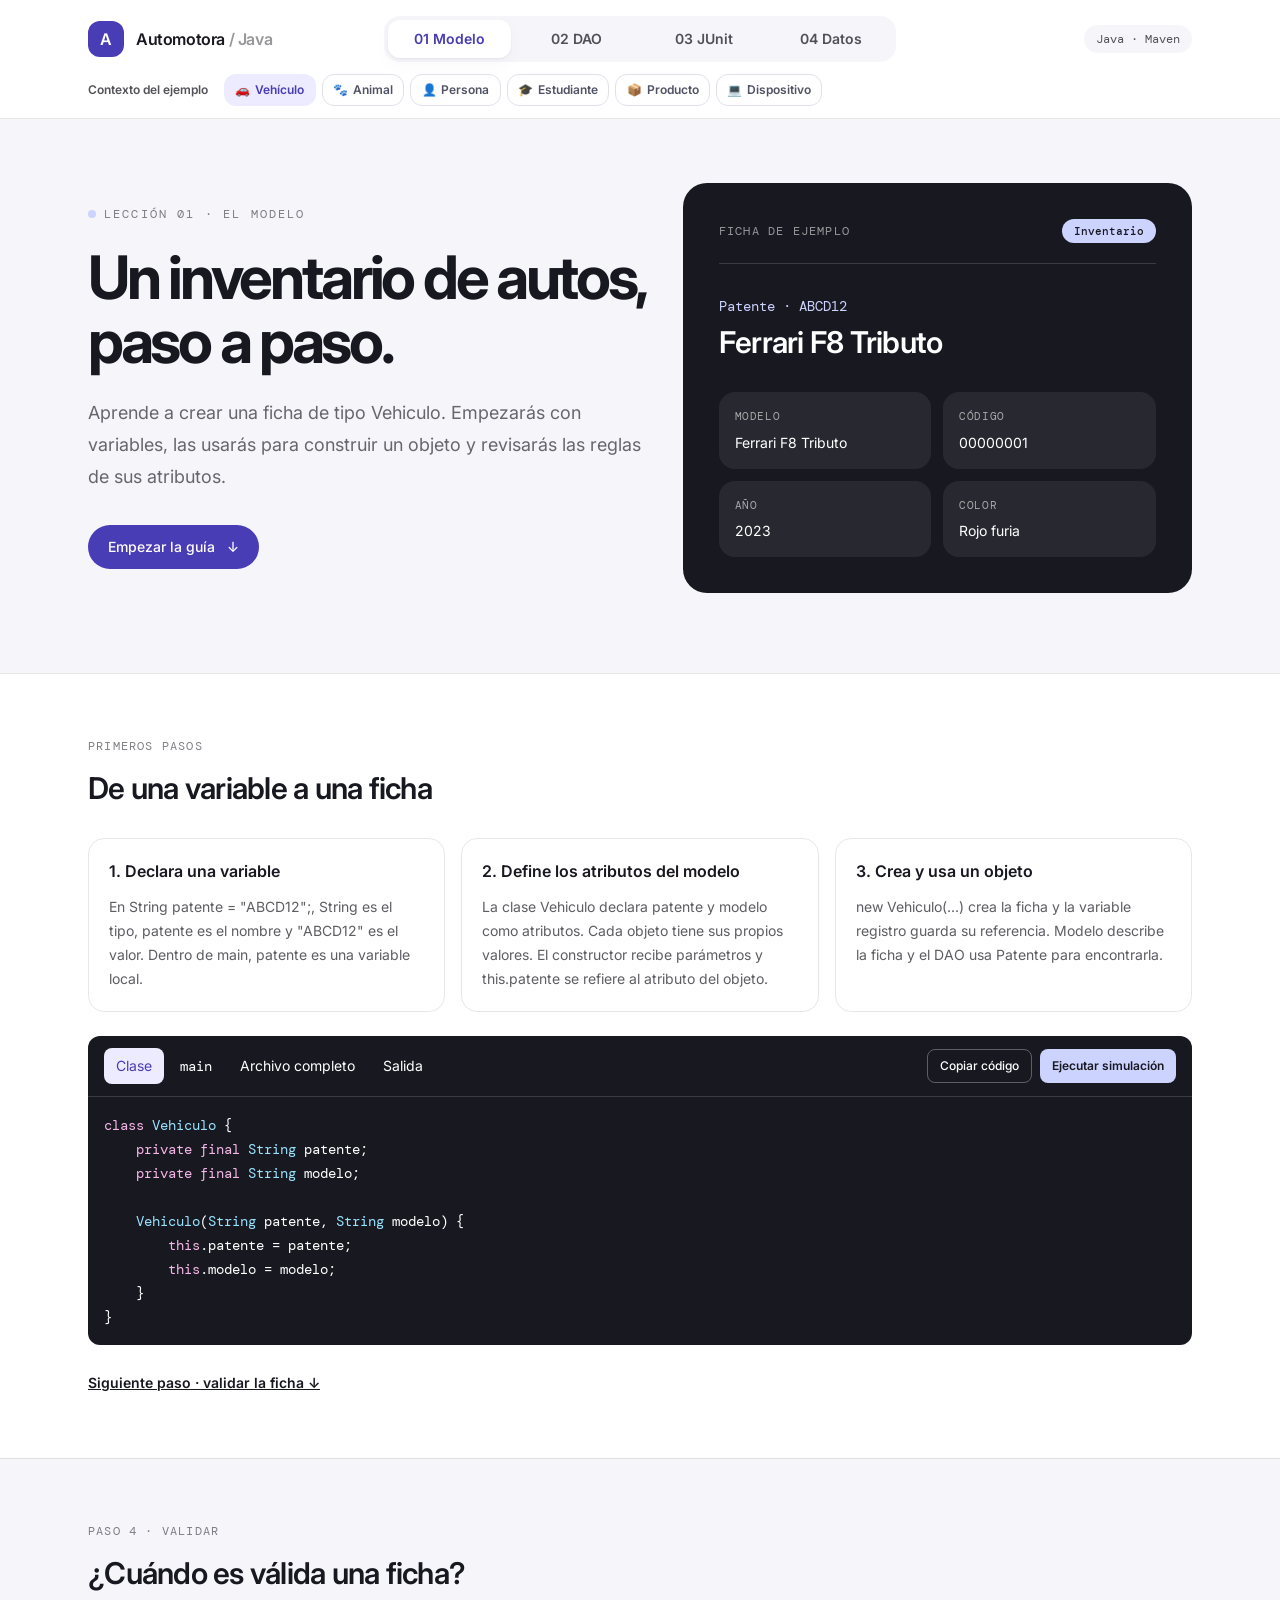
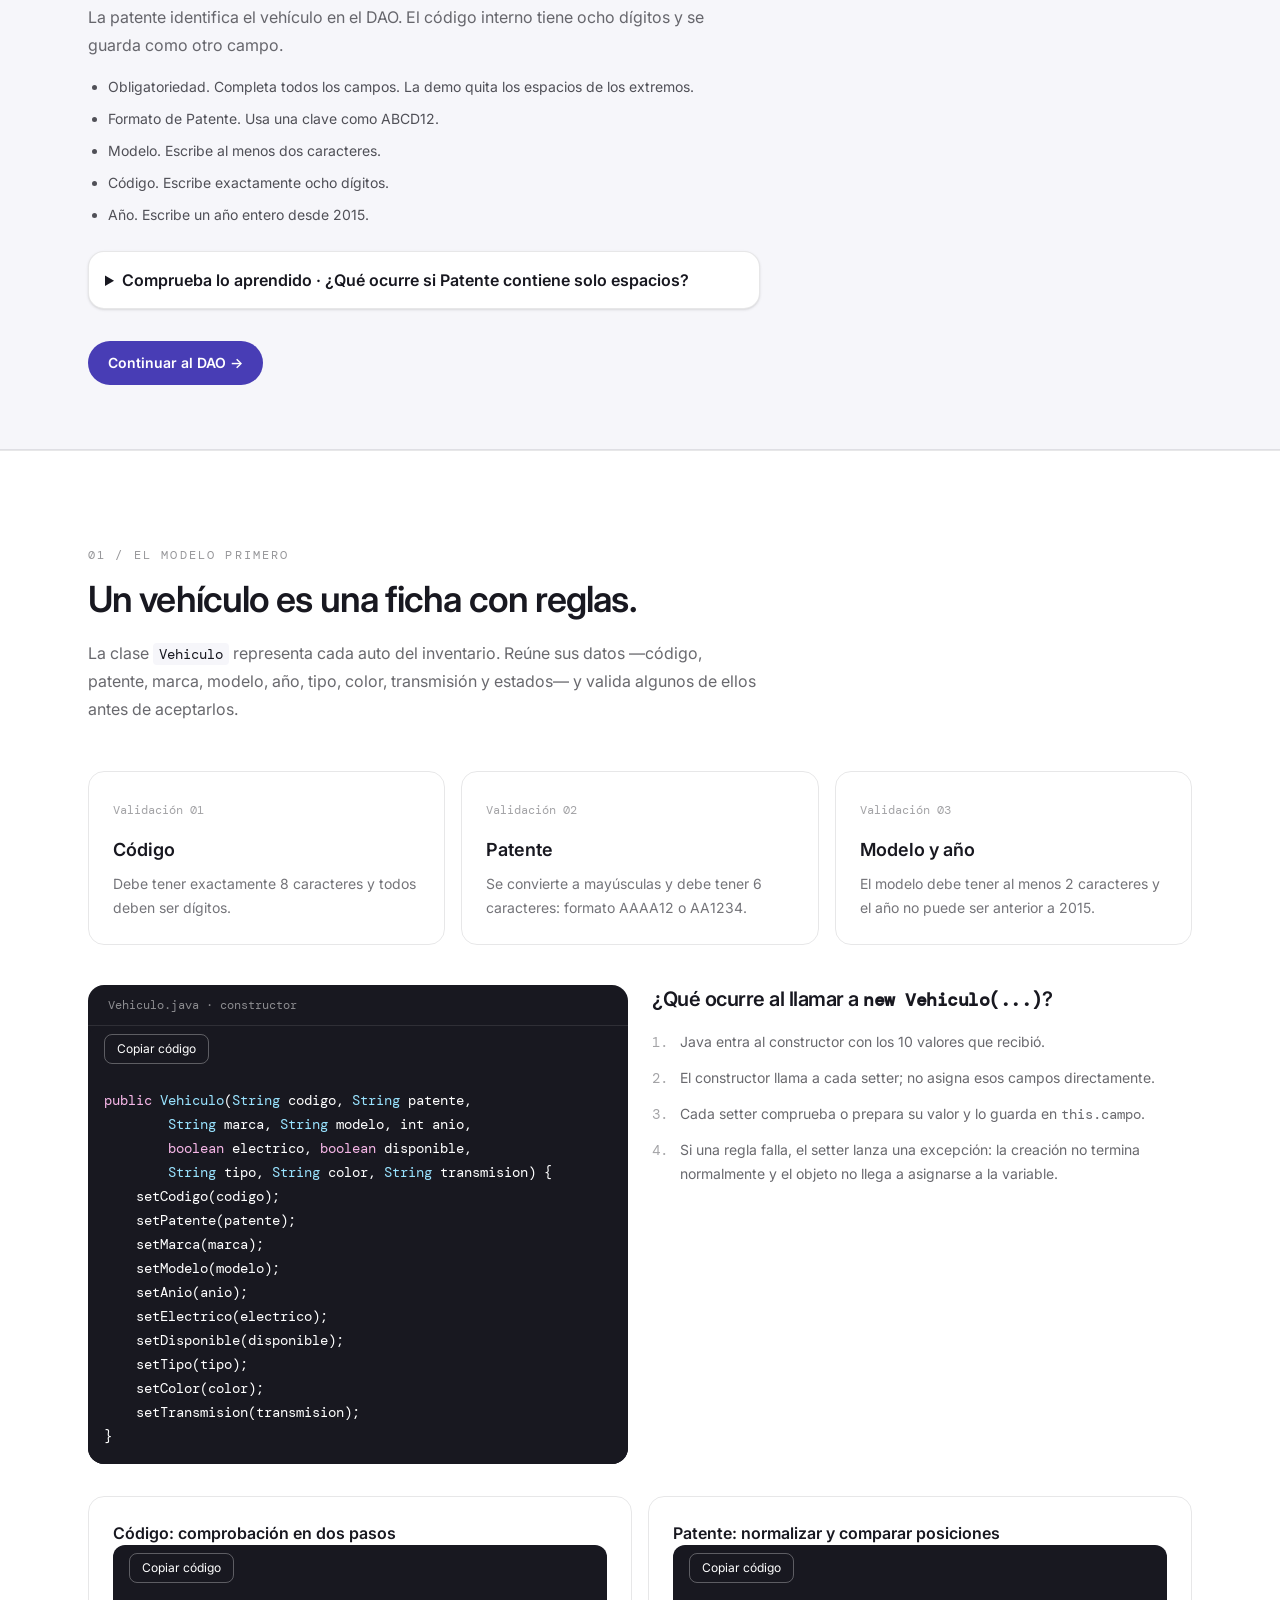
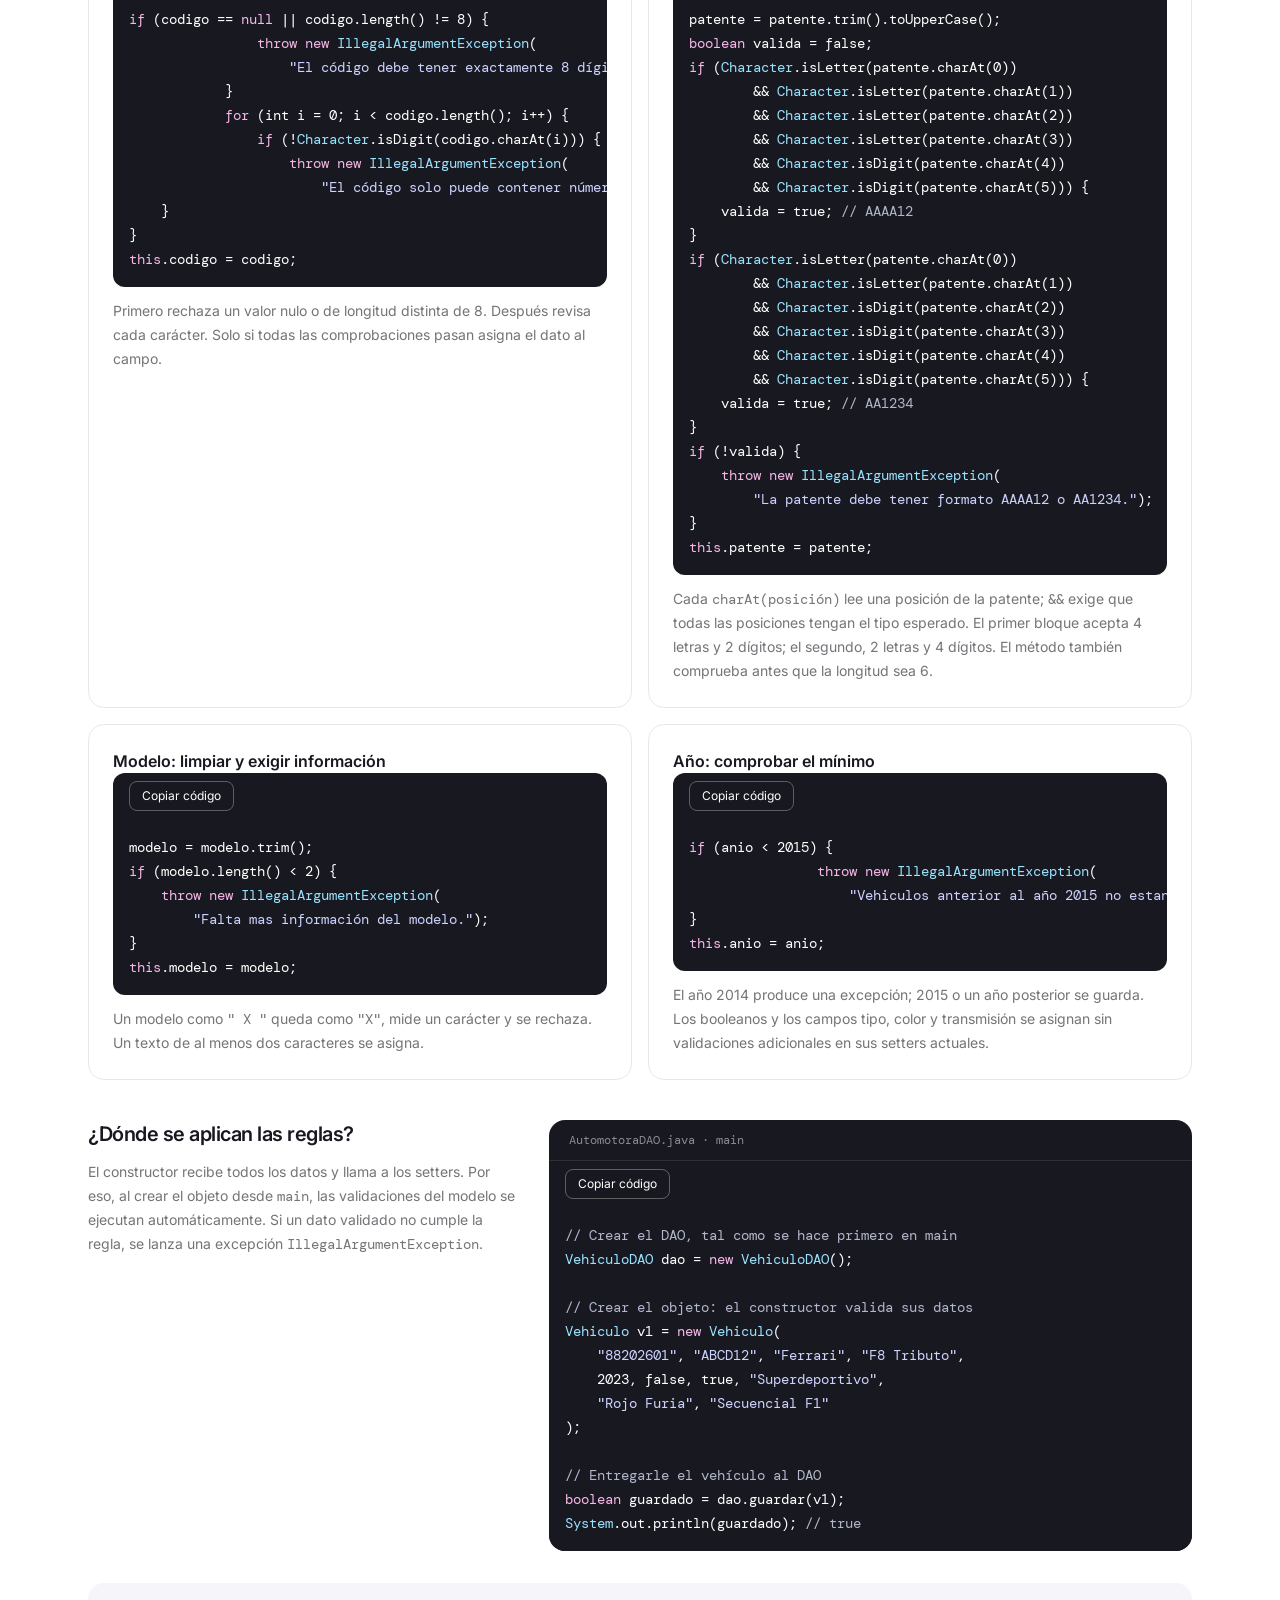
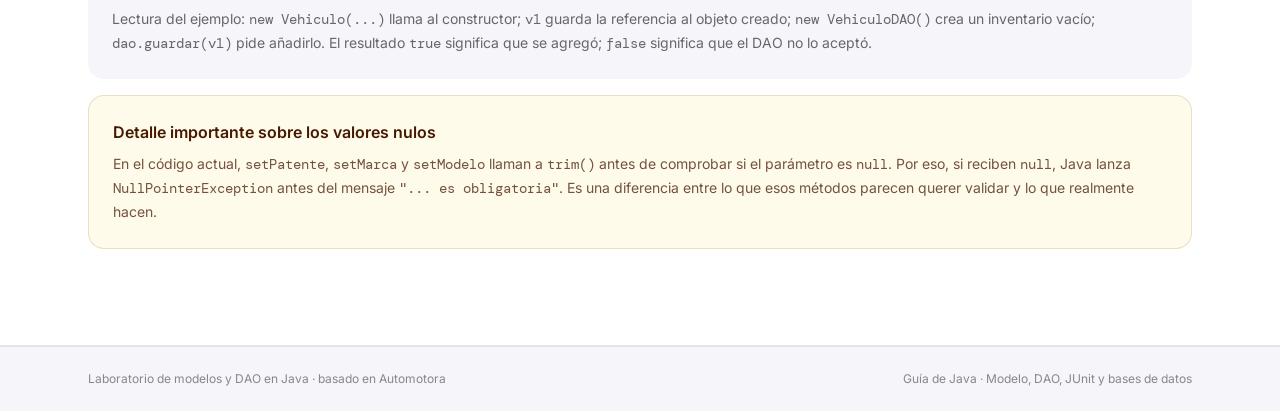
==== _page/index.html @ 502a082e "udate" ====
<!doctype html>
<html lang="es">
<head>
  <meta charset="utf-8">
  <meta name="viewport" content="width=device-width, initial-scale=1">
  <meta name="description" content="Una guía sencilla del proyecto Automotora Java y su implementación con DAO.">
  <title>Modelo · Automotora Java</title>
  <link rel="stylesheet" href="tailwind.css">
  <link rel="stylesheet" href="guia.css">
  <script src="proyectos.js" defer></script>
  <script src="contextos.js" defer></script>
  <link rel="preconnect" href="https://fonts.googleapis.com">
  <link rel="preconnect" href="https://fonts.gstatic.com" crossorigin>
  <link href="https://fonts.googleapis.com/css2?family=DM+Mono:wght@400;500&family=Inter:wght@400;500;600;700;800&display=swap" rel="stylesheet">
</head>
<body data-lesson="modelo" class="bg-paper font-sans text-ink antialiased">
  <header class="guide-header border-b border-ink/10">
    <nav class="guide-nav mx-auto grid max-w-6xl items-center gap-3 px-4 pt-4 sm:px-6" aria-label="Navegación principal">
      <a data-page="index.html" href="index.html" class="flex items-center gap-3 font-semibold tracking-tight">
        <span class="grid h-9 w-9 place-items-center rounded-xl bg-accent text-white" aria-hidden="true">A</span>
        <span><span id="context-brand">Automotora</span> <span class="text-ink/45">/ Java</span></span>
      </a>
      <div class="lesson-links grid gap-1 rounded-2xl bg-paper p-1 text-sm text-ink/75">
        <a id="nav-model" aria-current="page" data-page="index.html" href="index.html">01 Modelo</a>
        <a id="nav-project" data-page="proyecto.html" href="proyecto.html">02 DAO</a>
        <a id="nav-tests" data-page="junit.html" href="junit.html">03 JUnit</a>
        <a id="nav-db" data-page="base-datos.html" href="base-datos.html">04 Datos</a>
      </div>
      <span class="guide-stack rounded-full bg-paper px-3 py-1.5 font-mono text-xs text-ink/75">Java · Maven</span>
    </nav>
    <aside id="selector" class="mx-auto flex max-w-6xl flex-wrap items-center gap-x-4 gap-y-2 px-4 py-3 sm:px-6" aria-label="Contexto de aprendizaje">
      <p class="text-xs font-semibold text-ink/75">Contexto del ejemplo</p>
      <div id="selector-buttons" role="group" aria-label="Ejemplos de dominio"></div>
    </aside>
  </header>

  <main>
    <section class="mx-auto grid max-w-6xl gap-8 px-4 sm:px-6 pb-14 pt-10 sm:pt-16 lg:grid-cols-[1.05fr_0.95fr] lg:items-center lg:pb-20">
      <div>
        <p class="mb-6 flex items-center gap-2 font-mono text-xs uppercase tracking-[0.18em] text-ink/55">
          <span class="h-2 w-2 rounded-full bg-lime"></span>
          Lección 01 · El modelo
        </p>
        <h1 id="context-title" class="max-w-2xl text-4xl font-bold leading-[1.06] tracking-[-0.055em] sm:text-6xl">
          Un inventario de autos, <span class="text-ink/40">paso a paso.</span>
        </h1>
        <p id="context-description" class="mt-6 max-w-xl text-lg leading-8 text-ink/65">
          Primero conocerás el modelo de vehículo, sus validaciones y cómo se crea desde <code class="font-mono text-base">main</code>. Después, veremos cómo el patrón DAO organiza y mejora el acceso al inventario.
        </p>
        <a href="#primeros-pasos" class="mt-8 inline-flex items-center gap-3 rounded-full bg-accent px-5 py-3 text-sm font-medium text-white transition hover:bg-accent/90">
          Empezar la guía <span aria-hidden="true">↓</span>
        </a>
      </div>

      <div class="relative overflow-hidden rounded-3xl bg-ink p-7 text-white sm:p-9">
        <div class="relative">
          <div class="flex items-center justify-between border-b border-white/15 pb-5">
            <span class="font-mono text-xs uppercase tracking-widest text-white/55">Ficha de ejemplo</span>
            <span id="sample-badge" class="rounded-full bg-lime px-3 py-1 font-mono text-[11px] font-medium text-ink">DISPONIBLE</span>
          </div>
          <p id="sample-key" class="mt-8 font-mono text-sm text-lime">ABCD12 · 2023</p>
          <h2 id="sample-name" class="mt-2 text-3xl font-semibold tracking-tight">Ferrari F8 Tributo</h2>
          <div id="sample-fields" class="mt-8 grid grid-cols-2 gap-3">
            <div class="rounded-2xl bg-white/[0.07] p-4">
              <p class="font-mono text-[11px] uppercase tracking-wider text-white/45">Tipo</p>
              <p class="mt-2 text-sm">Superdeportivo</p>
            </div>
            <div class="rounded-2xl bg-white/[0.07] p-4">
              <p class="font-mono text-[11px] uppercase tracking-wider text-white/45">Transmisión</p>
              <p class="mt-2 text-sm">Secuencial F1</p>
            </div>
            <div class="rounded-2xl bg-white/[0.07] p-4">
              <p class="font-mono text-[11px] uppercase tracking-wider text-white/45">Color</p>
              <p class="mt-2 text-sm">Rojo furia</p>
            </div>
            <div class="rounded-2xl bg-white/[0.07] p-4">
              <p class="font-mono text-[11px] uppercase tracking-wider text-white/45">Energía</p>
              <p class="mt-2 text-sm">Combustión</p>
            </div>
          </div>
        </div>
      </div>
    </section>

    <section id="primeros-pasos" class="scroll-mt-8 border-t border-ink/10 bg-white">
      <div class="mx-auto max-w-6xl px-4 sm:px-6 py-16">
        <p class="font-mono text-xs uppercase tracking-widest text-ink/55">Primeros pasos</p>
        <h2 class="mt-4 text-3xl font-semibold tracking-tight">De una variable a una ficha</h2>
        <ol class="mt-8 grid gap-4 lg:grid-cols-3">
          <li class="min-w-0 rounded-2xl border border-ink/10 p-5">
            <h3 class="font-semibold">1. Declara una variable</h3>
            <p id="intro-variable" class="mt-3 text-sm leading-6 text-ink/70"></p>
          </li>
          <li class="min-w-0 rounded-2xl border border-ink/10 p-5">
            <h3 class="font-semibold">2. Define los atributos del modelo</h3>
            <p id="intro-attributes" class="mt-3 text-sm leading-6 text-ink/70"></p>
          </li>
          <li class="min-w-0 rounded-2xl border border-ink/10 p-5">
            <h3 class="font-semibold">3. Crea y usa un objeto</h3>
            <p id="intro-object" class="mt-3 text-sm leading-6 text-ink/70"></p>
          </li>
        </ol>
        <div class="mt-6 overflow-hidden rounded-xl bg-ink text-white">
          <div class="flex flex-wrap items-center justify-between gap-3 border-b border-white/15 px-4 py-3">
            <div id="model-tabs" role="tablist" aria-label="Ejemplo Java" class="flex flex-wrap gap-1">
              <button type="button" id="tab-class" role="tab" aria-controls="model-panel" class="rounded-lg px-3 py-2 text-sm">Clase</button>
              <button type="button" id="tab-main" role="tab" aria-controls="model-panel" class="rounded-lg px-3 py-2 font-mono text-sm">main</button>
              <button type="button" id="tab-full" role="tab" aria-controls="model-panel" class="rounded-lg px-3 py-2 text-sm">Archivo completo</button>
              <button type="button" id="tab-output" role="tab" aria-controls="model-panel" class="rounded-lg px-3 py-2 text-sm">Salida</button>
            </div>
            <div class="flex flex-wrap gap-2">
              <button type="button" id="copy-model-code" class="rounded-lg border border-white/30 px-3 py-2 text-xs font-medium hover:bg-white/10">Copiar código</button>
              <button type="button" id="run-model-code" class="rounded-lg bg-lime px-3 py-2 text-xs font-semibold text-ink">Ejecutar simulación</button>
            </div>
          </div>
          <div id="model-panel" role="tabpanel" tabindex="0">
            <pre id="model-source" class="overflow-x-auto p-4 text-xs leading-6 sm:text-sm"><code id="model-code"></code></pre>
            <div id="model-console" class="space-y-4 p-4 sm:p-6" hidden>
              <p class="font-mono text-xs uppercase tracking-widest text-white/65">Simulación de main</p>
              <ol id="model-trace" class="list-decimal space-y-2 break-words pl-5 text-sm text-white/80"></ol>
              <pre id="model-output" role="status" class="whitespace-pre-wrap break-words rounded-lg bg-white/10 p-4 font-mono text-sm text-lime"></pre>
            </div>
          </div>
        </div>
        <p id="model-copy-status" role="status" class="mt-2 text-xs text-ink/70"></p>
        <a href="#validaciones" class="mt-5 inline-block text-sm font-semibold underline">Siguiente paso · validar la ficha ↓</a>
      </div>
    </section>

    <section id="validaciones" class="scroll-mt-8 border-y border-ink/10 bg-paper">
      <div class="mx-auto max-w-6xl px-4 sm:px-6 py-16">
        <p class="font-mono text-xs uppercase tracking-widest text-ink/55">Paso 4 · Validar</p>
        <h2 class="mt-4 text-3xl font-semibold tracking-tight">¿Cuándo es válida una ficha?</h2>
        <p id="demo-rule" class="mt-3 max-w-2xl leading-7 text-ink/65"></p>
        <ul id="model-rules" class="mt-4 list-disc space-y-2 pl-5 text-sm leading-6 text-ink/75"></ul>
        <details class="mt-6 max-w-2xl rounded-2xl border border-ink/10 bg-white shadow-sm p-4">
          <summary id="model-question" class="cursor-pointer font-semibold"></summary>
          <p id="model-answer" class="mt-3 text-sm leading-6 text-ink/75"></p>
        </details>
        <a data-page="proyecto.html" href="proyecto.html" class="mt-8 inline-flex rounded-full bg-accent px-5 py-3 text-sm font-semibold text-white">Continuar al DAO →</a>
      </div>
    </section>
    <div id="vehicle-guide">

    <section id="modelo" class="scroll-mt-8 border-y border-ink/10 bg-white">
      <div class="mx-auto max-w-6xl px-4 sm:px-6 py-20 sm:py-24">
        <div class="max-w-2xl">
          <p class="font-mono text-xs uppercase tracking-[0.18em] text-ink/45">01 / El modelo primero</p>
          <h2 class="mt-4 text-3xl font-semibold tracking-tight sm:text-4xl">Un vehículo es una ficha con reglas.</h2>
          <p class="mt-5 text-base leading-7 text-ink/65">
            La clase <code class="rounded bg-paper px-1.5 py-0.5 font-mono text-sm text-ink">Vehiculo</code> representa cada auto del inventario. Reúne sus datos —código, patente, marca, modelo, año, tipo, color, transmisión y estados— y valida algunos de ellos antes de aceptarlos.
          </p>
        </div>

        <div class="mt-12 grid gap-4 md:grid-cols-3">
          <article class="rounded-2xl border border-ink/10 p-6">
            <span class="font-mono text-xs text-ink/40">Validación 01</span>
            <h3 class="mt-4 text-lg font-semibold">Código</h3>
            <p class="mt-2 text-sm leading-6 text-ink/60">Debe tener exactamente 8 caracteres y todos deben ser dígitos.</p>
          </article>
          <article class="rounded-2xl border border-ink/10 p-6">
            <span class="font-mono text-xs text-ink/40">Validación 02</span>
            <h3 class="mt-4 text-lg font-semibold">Patente</h3>
            <p class="mt-2 text-sm leading-6 text-ink/60">Se convierte a mayúsculas y debe tener 6 caracteres: formato AAAA12 o AA1234.</p>
          </article>
          <article class="rounded-2xl border border-ink/10 p-6">
            <span class="font-mono text-xs text-ink/40">Validación 03</span>
            <h3 class="mt-4 text-lg font-semibold">Modelo y año</h3>
            <p class="mt-2 text-sm leading-6 text-ink/60">El modelo debe tener al menos 2 caracteres y el año no puede ser anterior a 2015.</p>
          </article>
        </div>

        <div class="mt-10 grid gap-6 lg:grid-cols-2">
          <article class="overflow-hidden rounded-2xl bg-ink text-white">
            <div class="border-b border-white/10 px-5 py-3 font-mono text-xs text-white/50">Vehiculo.java · constructor</div>
            <pre class="overflow-x-auto p-5 text-xs leading-6 sm:text-sm"><code>public Vehiculo(String codigo, String patente,
        String marca, String modelo, int anio,
        boolean electrico, boolean disponible,
        String tipo, String color, String transmision) {
    setCodigo(codigo);
    setPatente(patente);
    setMarca(marca);
    setModelo(modelo);
    setAnio(anio);
    setElectrico(electrico);
    setDisponible(disponible);
    setTipo(tipo);
    setColor(color);
    setTransmision(transmision);
}</code></pre>
          </article>
          <div class="space-y-4">
            <h3 class="text-xl font-semibold tracking-tight">¿Qué ocurre al llamar a <code class="font-mono text-lg">new Vehiculo(...)</code>?</h3>
            <ol class="space-y-3 text-sm leading-6 text-ink/65">
              <li class="flex gap-3"><span class="font-mono text-ink/40">1.</span><span>Java entra al constructor con los 10 valores que recibió.</span></li>
              <li class="flex gap-3"><span class="font-mono text-ink/40">2.</span><span>El constructor llama a cada setter; no asigna esos campos directamente.</span></li>
              <li class="flex gap-3"><span class="font-mono text-ink/40">3.</span><span>Cada setter comprueba o prepara su valor y lo guarda en <code class="font-mono">this.campo</code>.</span></li>
              <li class="flex gap-3"><span class="font-mono text-ink/40">4.</span><span>Si una regla falla, el setter lanza una excepción: la creación no termina normalmente y el objeto no llega a asignarse a la variable.</span></li>
            </ol>
          </div>
        </div>

        <div class="mt-8 grid gap-4 md:grid-cols-2">
          <article class="rounded-2xl border border-ink/10 p-6">
            <h3 class="font-semibold">Código: comprobación en dos pasos</h3>
            <pre class="mt-4 overflow-x-auto rounded-xl bg-paper p-4 font-mono text-xs leading-5"><code>if (codigo == null || codigo.length() != 8) {
                throw new IllegalArgumentException(
                    "El código debe tener exactamente 8 dígitos.");
            }
            for (int i = 0; i &lt; codigo.length(); i++) {
                if (!Character.isDigit(codigo.charAt(i))) {
                    throw new IllegalArgumentException(
                        "El código solo puede contener números.");
    }
}
this.codigo = codigo;</code></pre>
            <p class="mt-3 text-sm leading-6 text-ink/60">Primero rechaza un valor nulo o de longitud distinta de 8. Después revisa cada carácter. Solo si todas las comprobaciones pasan asigna el dato al campo.</p>
          </article>
          <article class="rounded-2xl border border-ink/10 p-6">
            <h3 class="font-semibold">Patente: normalizar y comparar posiciones</h3>
            <pre class="mt-4 overflow-x-auto rounded-xl bg-paper p-4 font-mono text-xs leading-5"><code>patente = patente.trim().toUpperCase();
boolean valida = false;
if (Character.isLetter(patente.charAt(0))
        &amp;&amp; Character.isLetter(patente.charAt(1))
        &amp;&amp; Character.isLetter(patente.charAt(2))
        &amp;&amp; Character.isLetter(patente.charAt(3))
        &amp;&amp; Character.isDigit(patente.charAt(4))
        &amp;&amp; Character.isDigit(patente.charAt(5))) {
    valida = true; // AAAA12
}
if (Character.isLetter(patente.charAt(0))
        &amp;&amp; Character.isLetter(patente.charAt(1))
        &amp;&amp; Character.isDigit(patente.charAt(2))
        &amp;&amp; Character.isDigit(patente.charAt(3))
        &amp;&amp; Character.isDigit(patente.charAt(4))
        &amp;&amp; Character.isDigit(patente.charAt(5))) {
    valida = true; // AA1234
}
if (!valida) {
    throw new IllegalArgumentException(
        "La patente debe tener formato AAAA12 o AA1234.");
}
this.patente = patente;</code></pre>
            <p class="mt-3 text-sm leading-6 text-ink/60">Cada <code class="font-mono">charAt(posición)</code> lee una posición de la patente; <code class="font-mono">&amp;&amp;</code> exige que todas las posiciones tengan el tipo esperado. El primer bloque acepta 4 letras y 2 dígitos; el segundo, 2 letras y 4 dígitos. El método también comprueba antes que la longitud sea 6.</p>
          </article>
          <article class="rounded-2xl border border-ink/10 p-6">
            <h3 class="font-semibold">Modelo: limpiar y exigir información</h3>
            <pre class="mt-4 overflow-x-auto rounded-xl bg-paper p-4 font-mono text-xs leading-5"><code>modelo = modelo.trim();
if (modelo.length() &lt; 2) {
    throw new IllegalArgumentException(
        "Falta mas información del modelo.");
}
this.modelo = modelo;</code></pre>
            <p class="mt-3 text-sm leading-6 text-ink/60">Un modelo como <code class="font-mono">" X "</code> queda como <code class="font-mono">"X"</code>, mide un carácter y se rechaza. Un texto de al menos dos caracteres se asigna.</p>
          </article>
          <article class="rounded-2xl border border-ink/10 p-6">
            <h3 class="font-semibold">Año: comprobar el mínimo</h3>
            <pre class="mt-4 overflow-x-auto rounded-xl bg-paper p-4 font-mono text-xs leading-5"><code>if (anio &lt; 2015) {
                throw new IllegalArgumentException(
                    "Vehiculos anterior al año 2015 no estan permitidos.");
}
this.anio = anio;</code></pre>
            <p class="mt-3 text-sm leading-6 text-ink/60">El año 2014 produce una excepción; 2015 o un año posterior se guarda. Los booleanos y los campos tipo, color y transmisión se asignan sin validaciones adicionales en sus setters actuales.</p>
          </article>
        </div>

        <div class="mt-10 grid gap-8 lg:grid-cols-[0.8fr_1.2fr] lg:items-start">
          <div>
            <h3 class="text-xl font-semibold tracking-tight">¿Dónde se aplican las reglas?</h3>
            <p class="mt-3 text-sm leading-6 text-ink/60">
              El constructor recibe todos los datos y llama a los setters. Por eso, al crear el objeto desde <code class="font-mono">main</code>, las validaciones del modelo se ejecutan automáticamente. Si un dato validado no cumple la regla, se lanza una excepción <code class="font-mono">IllegalArgumentException</code>.
            </p>
          </div>
          <div class="overflow-hidden rounded-2xl bg-ink text-white">
            <div class="border-b border-white/10 px-5 py-3 font-mono text-xs text-white/50">AutomotoraDAO.java · main</div>
            <pre class="overflow-x-auto p-5 text-sm leading-6"><code><span class="text-white/40">// Crear el DAO, tal como se hace primero en main</span>
VehiculoDAO dao = new VehiculoDAO();

<span class="text-white/40">// Crear el objeto: el constructor valida sus datos</span>
Vehiculo v1 = new Vehiculo(
    "88202601", "ABCD12", "Ferrari", "F8 Tributo",
    2023, false, true, "Superdeportivo",
    "Rojo Furia", "Secuencial F1"
);

<span class="text-white/40">// Entregarle el vehículo al DAO</span>
boolean guardado = dao.guardar(v1);
System.out.println(guardado); <span class="text-white/40">// true</span></code></pre>
          </div>
        </div>
        <div class="mt-8 rounded-2xl bg-paper p-6">
          <p class="text-sm leading-6 text-ink/65">
            Lectura del ejemplo: <code class="font-mono">new Vehiculo(...)</code> llama al constructor; <code class="font-mono">v1</code> guarda la referencia al objeto creado; <code class="font-mono">new VehiculoDAO()</code> crea un inventario vacío; <code class="font-mono">dao.guardar(v1)</code> pide añadirlo. El resultado <code class="font-mono">true</code> significa que se agregó; <code class="font-mono">false</code> significa que el DAO no lo aceptó.
          </p>
        </div>
        <div class="mt-4 rounded-2xl border border-amber-900/15 bg-amber-50 p-6">
          <h3 class="font-semibold text-amber-950">Detalle importante sobre los valores nulos</h3>
          <p class="mt-2 text-sm leading-6 text-amber-950/75">
            En el código actual, <code class="font-mono">setPatente</code>, <code class="font-mono">setMarca</code> y <code class="font-mono">setModelo</code> llaman a <code class="font-mono">trim()</code> antes de comprobar si el parámetro es <code class="font-mono">null</code>. Por eso, si reciben <code class="font-mono">null</code>, Java lanza <code class="font-mono">NullPointerException</code> antes del mensaje <code class="font-mono">"... es obligatoria"</code>. Es una diferencia entre lo que esos métodos parecen querer validar y lo que realmente hacen.
          </p>
        </div>
      </div>
    </section>

    </div>
  </main>

  <footer class="border-t border-ink/10">
    <div class="mx-auto flex max-w-6xl flex-col gap-2 px-6 py-6 text-xs text-ink/50 sm:flex-row sm:items-center sm:justify-between">
      <p>Laboratorio de modelos y DAO en Java · basado en Automotora</p>
      <p>Guía de Java · Modelo, DAO, JUnit y bases de datos</p>
    </div>
  </footer>
</body>
</html>
---- _page/guia.css ----
/* Hallmark · pre-emit critique: P4 H4 E4 S4 R4 V4 */
:root {
  --ink: 24 24 32;
  --paper: 246 246 250;
  --highlight: 205 211 255;
  --accent: 72 61 181;
  --surface: #fff;
  --line: #e1e1eb;
  --muted: #515264;
  --soft-accent: #edebff;
  --shadow: 0 1px 2px #1818200f, 0 6px 18px #18182008;
  --syntax-comment: #b1b7cc;
  --syntax-keyword: #f7b7e8;
  --syntax-type: #99e3ff;
  --editor-comment: #5c6579;
  --editor-keyword: #702c95;
  --editor-string: #326725;
  --editor-type: #195082;
}

[hidden] { display: none !important; }
html, body { overflow-x: clip; }
body { margin: 0; background: rgb(var(--paper)); color: rgb(var(--ink)); }
h1, h2, h3 { min-width: 0; overflow-wrap: anywhere; }
main section[id], main details[id], main h2[id] { scroll-margin-top: 1rem; }
main :where(pre, form, article, section) { min-width: 0; }
main :where(pre) { max-width: 100%; }
:where(a, button, input, summary):focus-visible {
  outline: 2px solid rgb(var(--accent));
  outline-offset: 3px;
}

.guide-header { background: var(--surface); }
.guide-nav { grid-template-columns: minmax(0, 1fr) auto; }
.lesson-links {
  grid-column: 1 / -1;
  grid-row: 2;
  grid-template-columns: repeat(4, minmax(0, 1fr));
}
.lesson-links a {
  border-radius: .75rem;
  padding: .55rem .2rem;
  text-align: center;
  white-space: nowrap;
  font-weight: 600;
}
.lesson-links a:hover { background: var(--soft-accent); }
.lesson-links a[aria-current="page"] {
  background: var(--surface);
  color: rgb(var(--accent));
  box-shadow: var(--shadow);
}
.guide-stack { grid-column: 2; grid-row: 1; white-space: nowrap; }
@media (min-width: 760px) {
  .guide-nav { grid-template-columns: minmax(0, 1fr) minmax(24rem, 32rem) minmax(0, 1fr); }
  .lesson-links { grid-column: 2; grid-row: 1; }
  .guide-stack { grid-column: 3; justify-self: end; }
}
@media (max-width: 359px) {
  .lesson-links a { font-size: .75rem; }
}

#selector-buttons { display: flex; flex-wrap: wrap; gap: .375rem; }
#selector button, .jump-link {
  display: inline-flex;
  align-items: center;
  gap: .3rem;
  min-height: 2rem;
  padding: .25rem .65rem;
  border-radius: .75rem;
  border: 1px solid var(--line);
  background: var(--surface);
  color: var(--muted);
  font-size: .75rem;
  font-weight: 600;
  white-space: nowrap;
  cursor: pointer;
}
#selector button:hover, .jump-link:hover { background: rgb(var(--paper)); }
#selector button[aria-pressed="true"], #model-tabs [aria-selected="true"] {
  background: var(--soft-accent);
  color: rgb(var(--accent));
  border-color: transparent;
}

.assertion-card h3 { font-size: 1rem; }
.assertion-items li { padding-block: .8rem; overflow-wrap: anywhere; }
.assertion-items li + li { border-top: 1px solid var(--line); }
.assertion-items code {
  border-radius: .35rem;
  padding: .1em .25em;
  background: var(--soft-accent);
  color: rgb(var(--accent));
  font-size: .9em;
}
main button:not(:disabled):hover { filter: brightness(.95); }
main input[type="checkbox"] { accent-color: rgb(var(--accent)); }
main input:not([type="checkbox"]) { background: var(--surface); }

.ide {
  display: grid;
  grid-template-columns: minmax(13rem, 28%) minmax(0, 1fr);
  border: 1px solid var(--line);
  border-radius: 1rem;
  overflow: hidden;
  background: var(--surface);
  color: rgb(var(--ink));
  box-shadow: var(--shadow);
}
.ide-tree { border-right: 1px solid var(--line); min-width: 0; }
.ide-heading, .ide-tab {
  background: rgb(var(--paper));
  border-bottom: 1px solid var(--line);
  padding: .75rem;
  font-size: .8rem;
  font-weight: 600;
  overflow-wrap: anywhere;
}
#project-files { max-height: 36rem; overflow: auto; padding: .5rem; font-size: .82rem; }
#project-files summary, #project-files button { cursor: pointer; white-space: nowrap; }
#project-files details > :not(summary) { margin-left: .85rem; }
#project-files button { display: block; padding: .25rem .45rem; border-radius: .5rem; text-align: left; }
#project-files button[aria-pressed="true"] { background: var(--soft-accent); color: rgb(var(--accent)); }
.ide-source { display: flex; max-height: 36rem; overflow: auto; line-height: 1.5rem; font-size: .8rem; }
.ide-source pre { margin: 0; padding: .5rem .75rem; max-width: none; }
.ide-gutter {
  position: sticky;
  left: 0;
  flex-shrink: 0;
  background: rgb(var(--paper));
  color: var(--muted);
  border-right: 1px solid var(--line);
  text-align: right;
  user-select: none;
}
.ide .java-comment { color: var(--editor-comment); }
.ide .java-keyword { color: var(--editor-keyword); }
.ide .java-string { color: var(--editor-string); }
.ide .java-type { color: var(--editor-type); }
@media (max-width: 700px) {
  .ide { grid-template-columns: minmax(0, 1fr); }
  .ide-tree { border-right: 0; border-bottom: 1px solid var(--line); }
  #project-files { max-height: 15rem; }
}
#sample-key { overflow-wrap: anywhere; }
.java-comment { color: var(--syntax-comment); }
.java-keyword { color: var(--syntax-keyword); }
.java-string { color: rgb(var(--highlight)); }
.java-type { color: var(--syntax-type); }
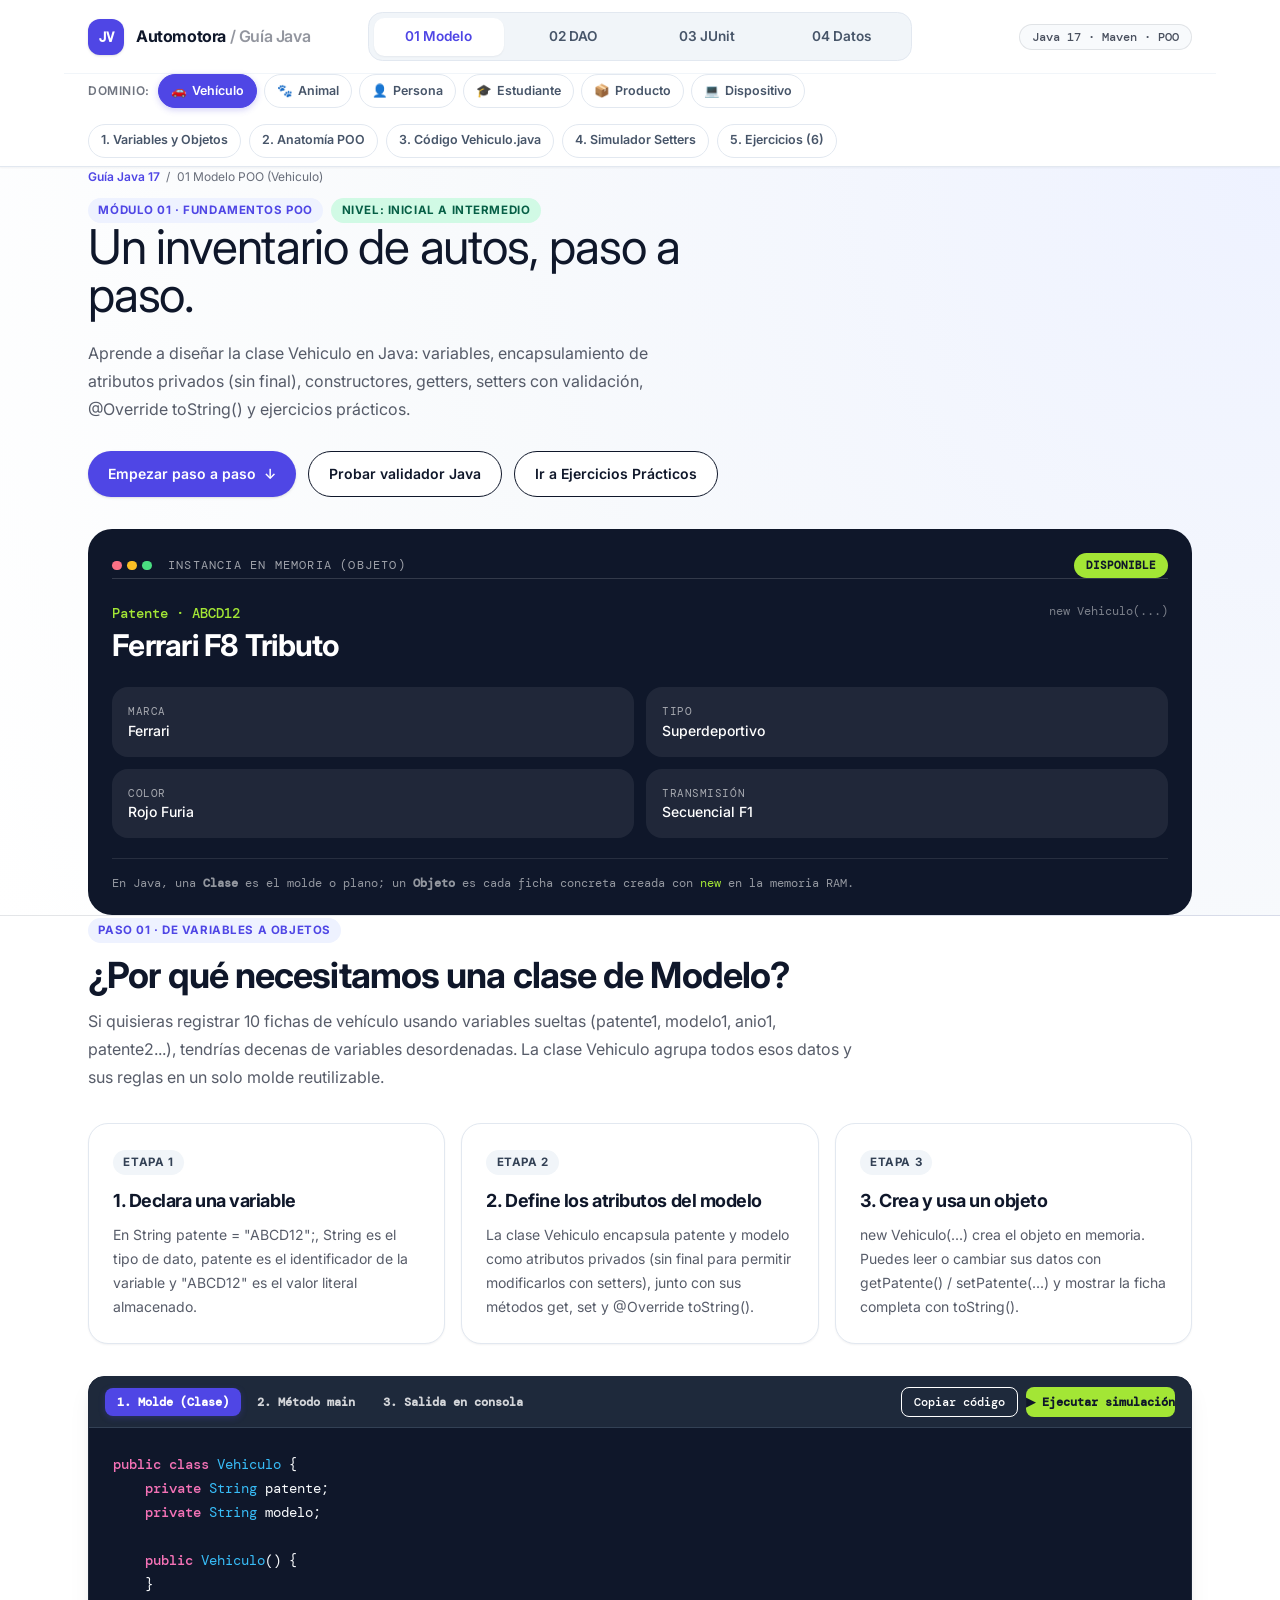
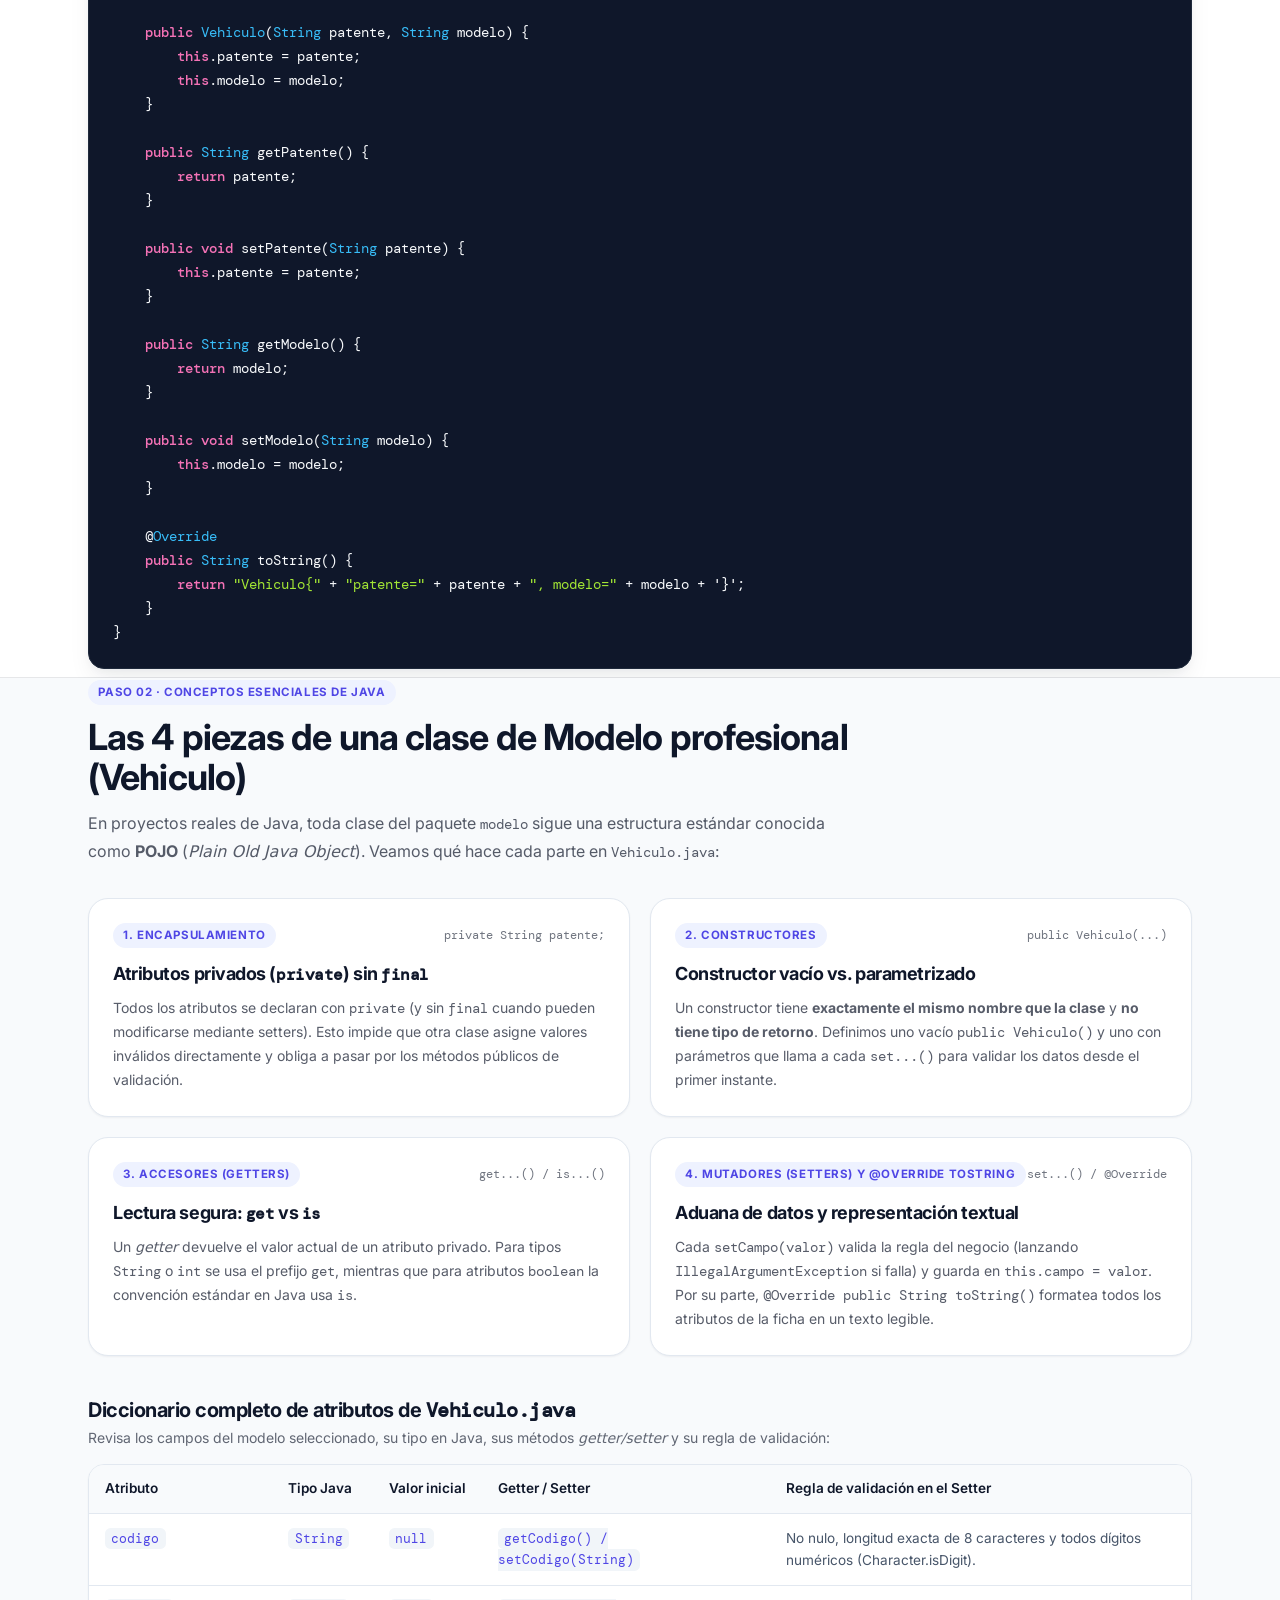
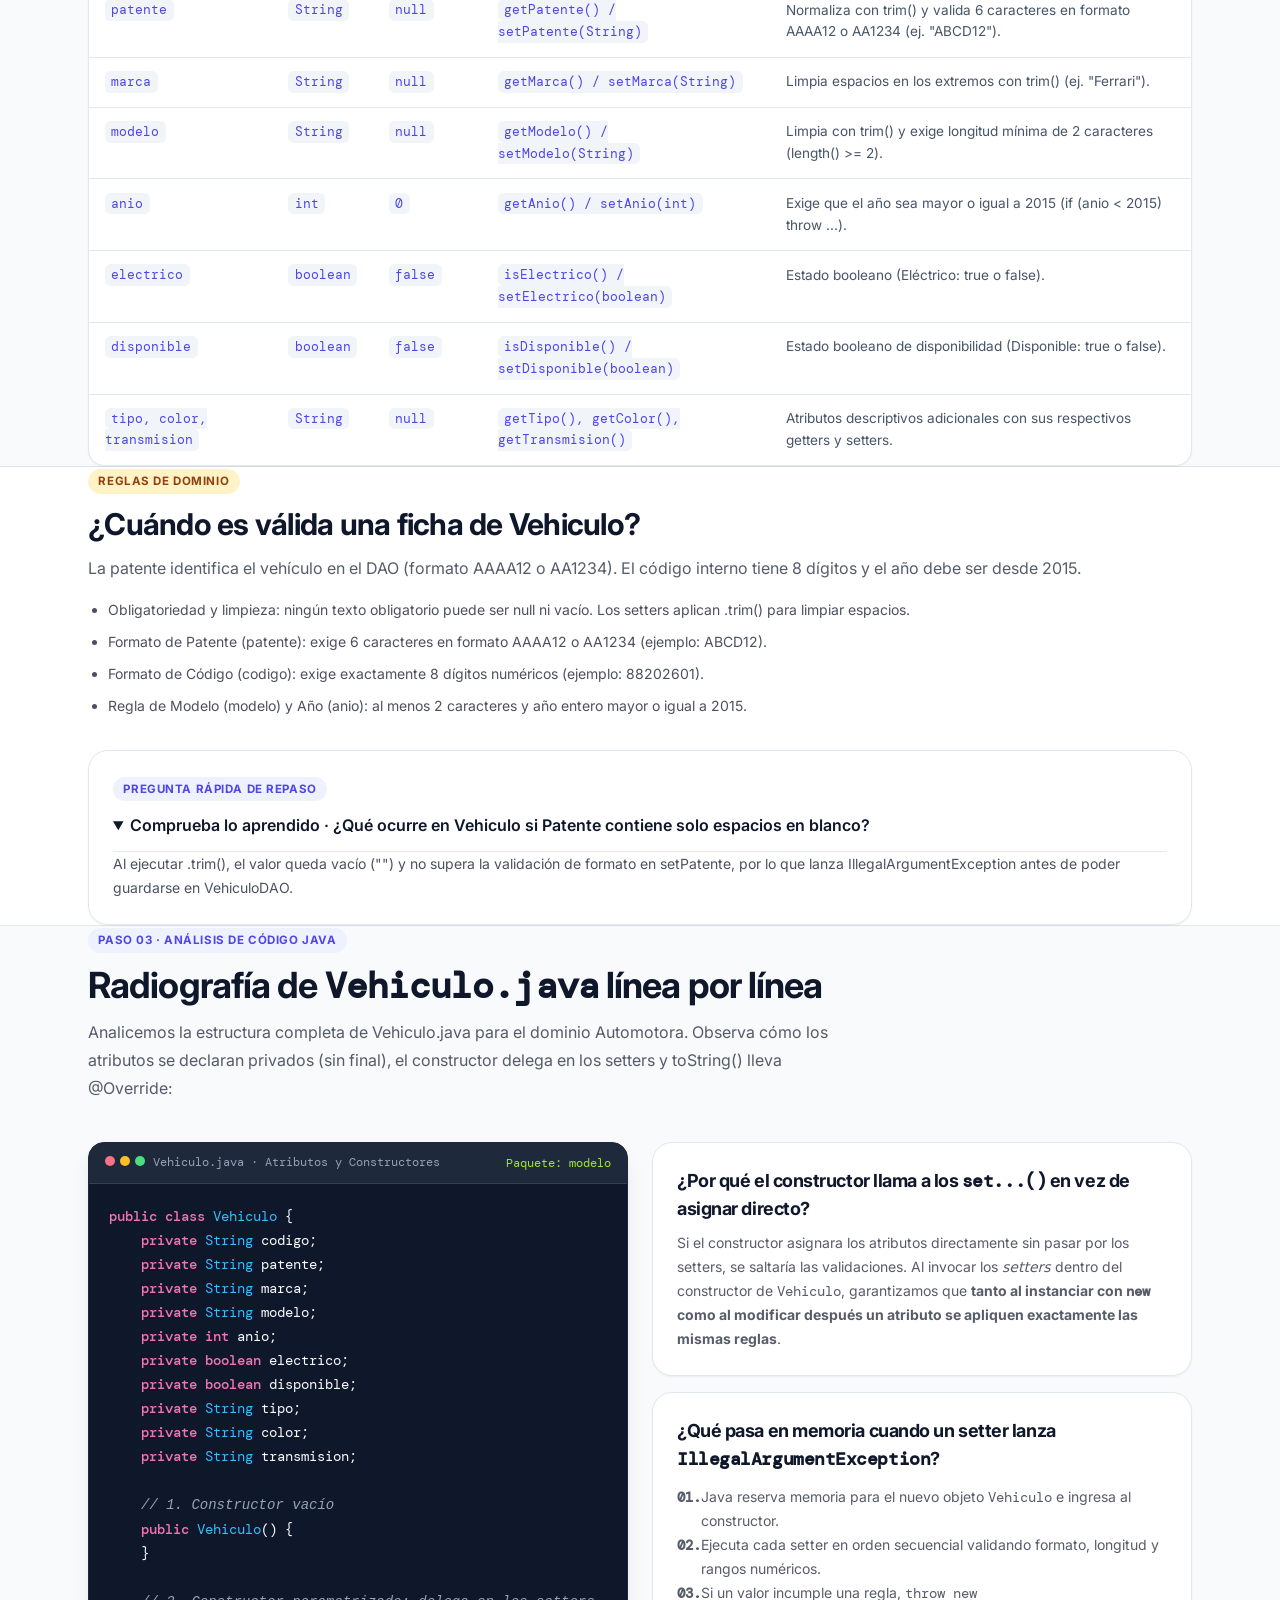
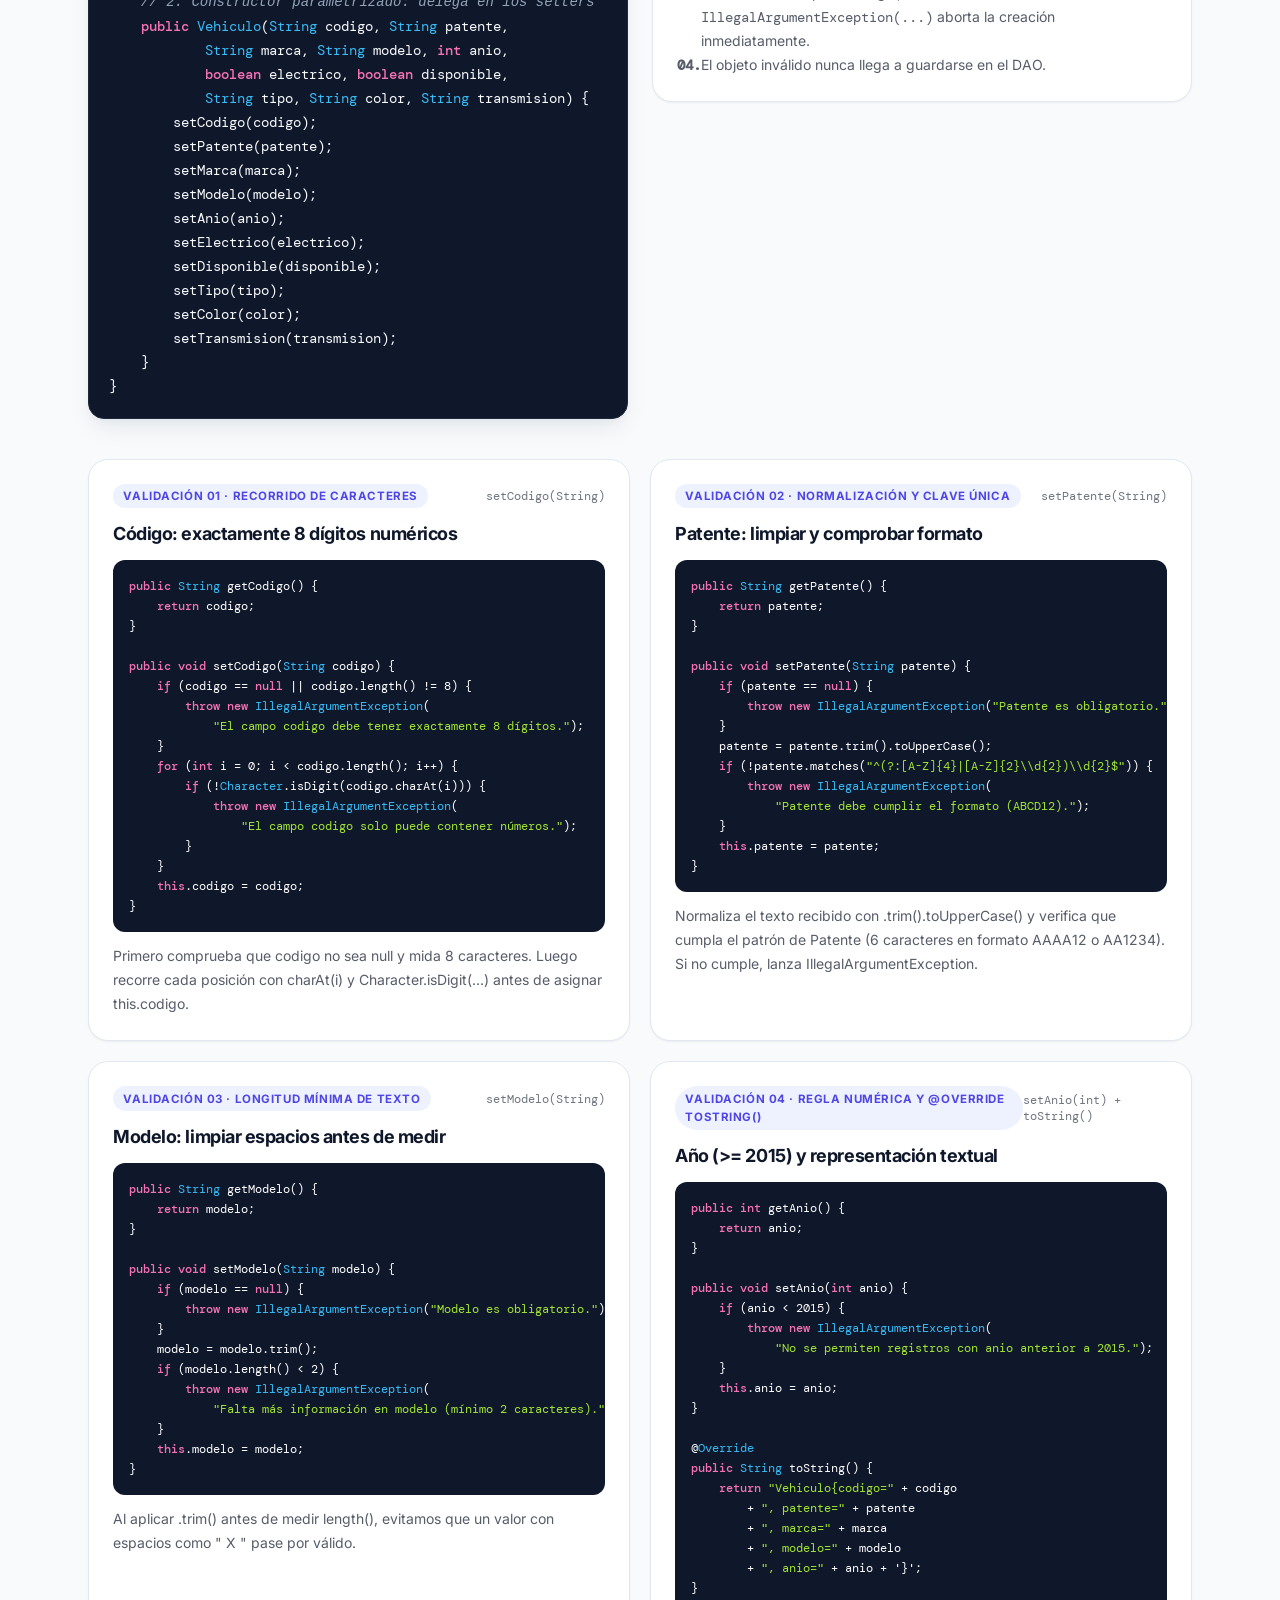
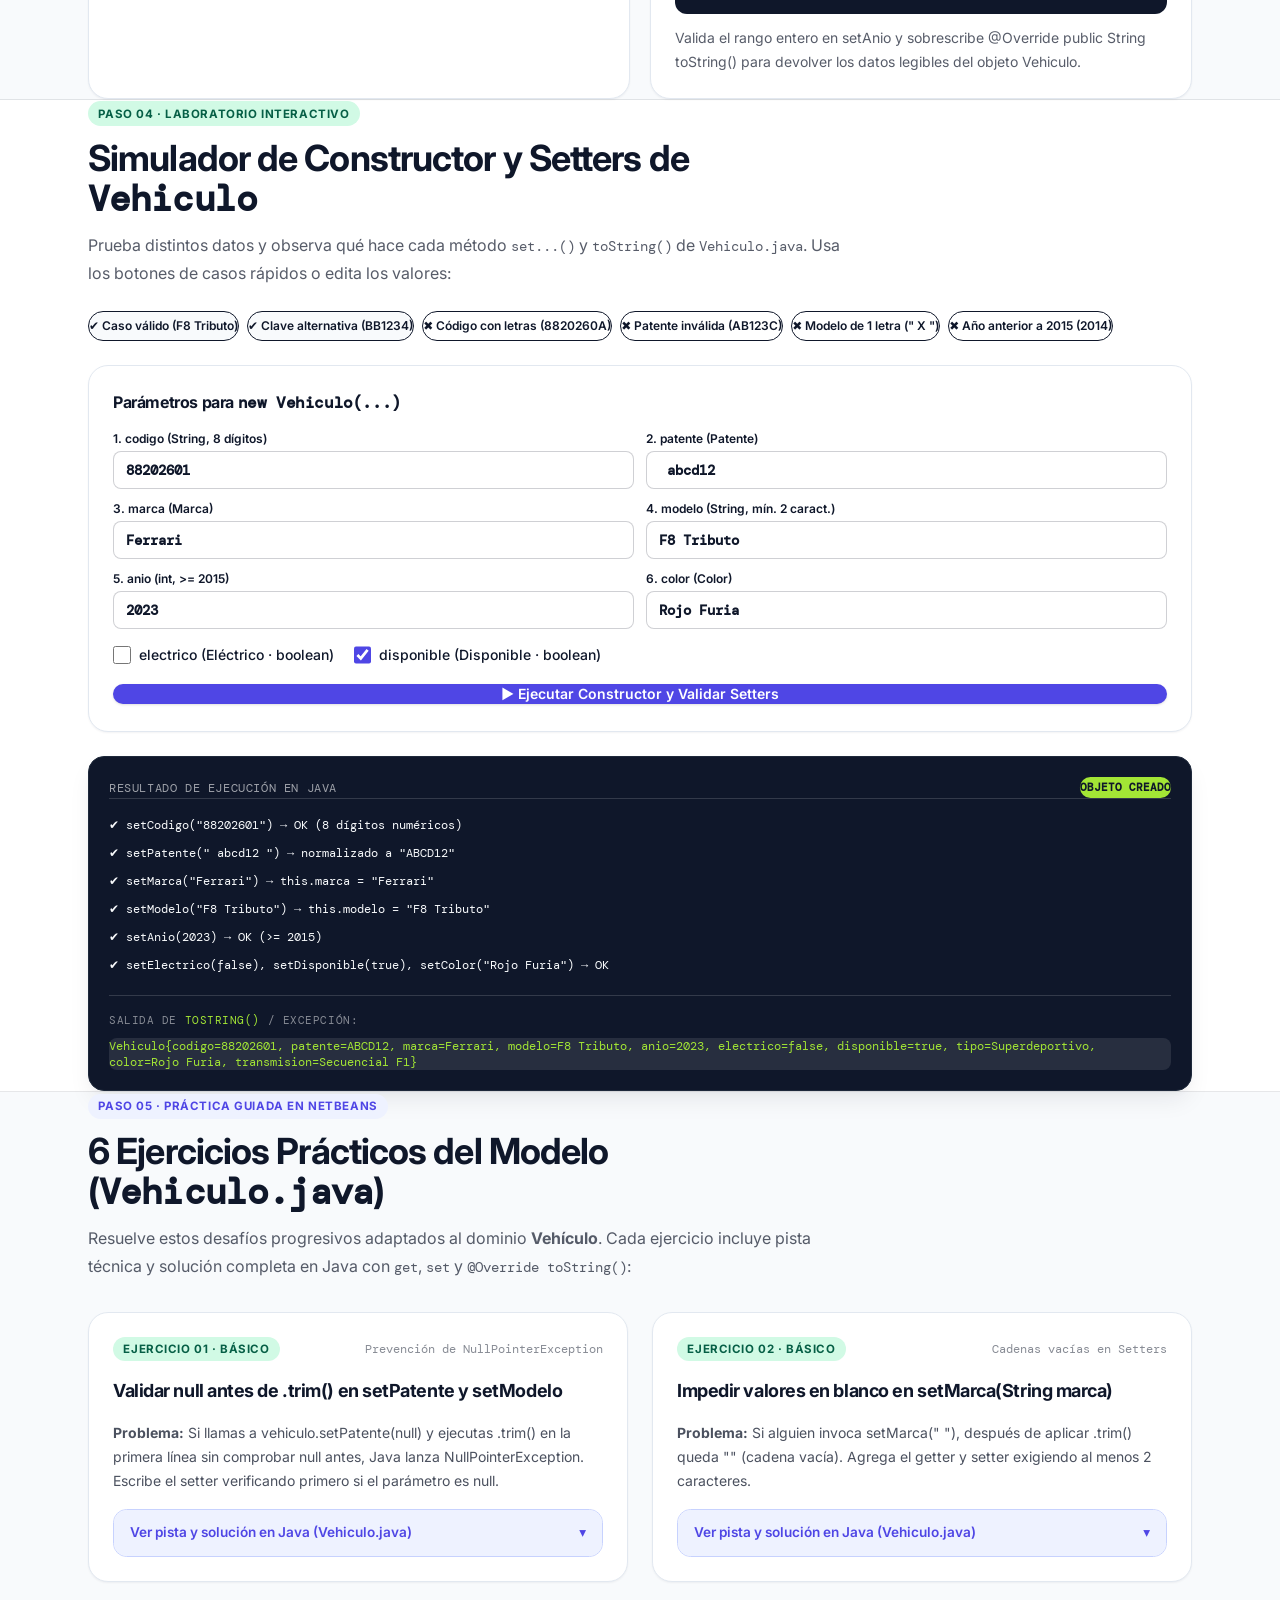
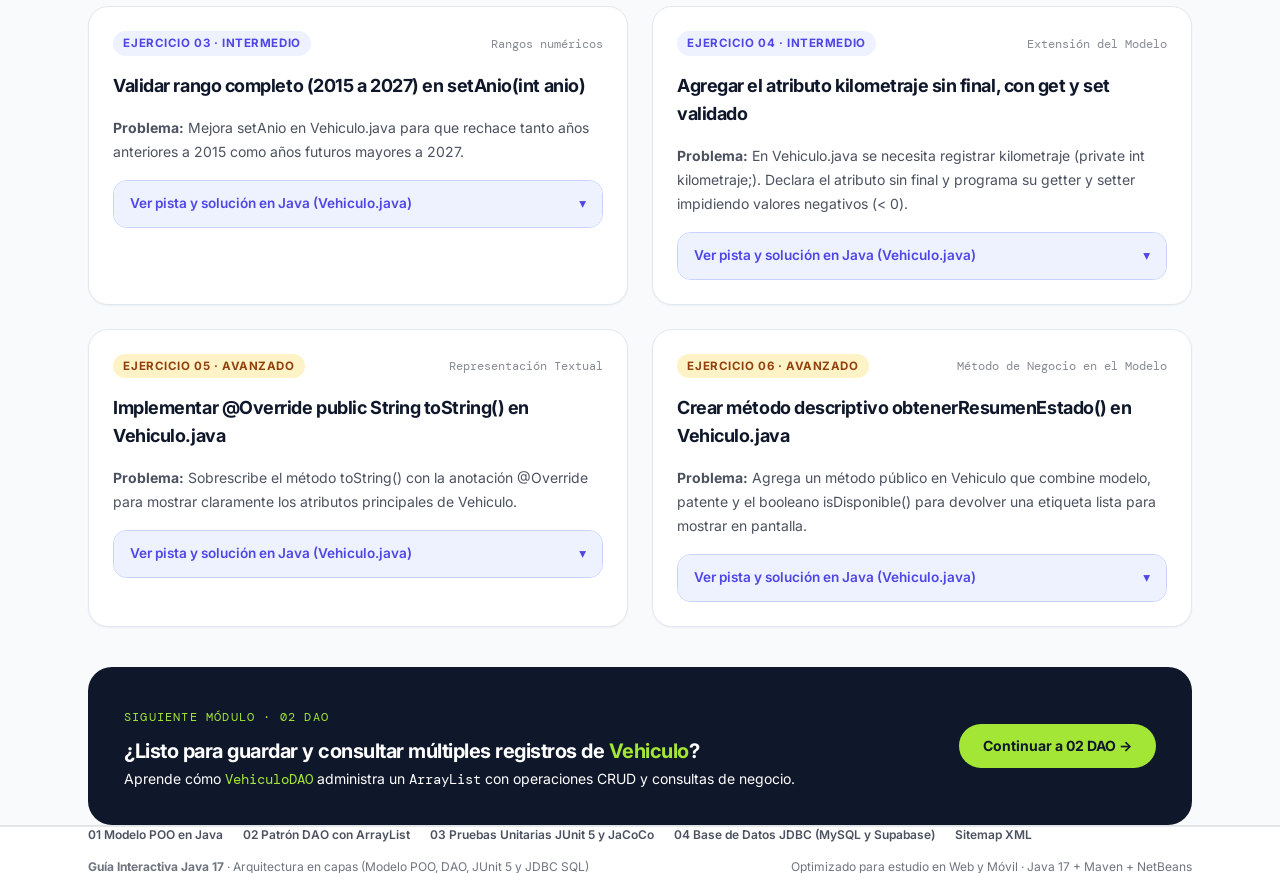
==== commit 78cb6132: "update" ====
--- a/_page/index.html
+++ b/_page/index.html
@@ -1,10 +1,37 @@
 <!doctype html>
-<html lang="es">
+<html lang="es-CL">
 <head>
   <meta charset="utf-8">
   <meta name="viewport" content="width=device-width, initial-scale=1">
-  <meta name="description" content="Una guía sencilla del proyecto Automotora Java y su implementación con DAO.">
-  <title>Modelo · Automotora Java</title>
+  <title>01 Modelo POO en Java 17: Clases, Encapsulamiento, Getters, Setters y Validaciones · Guía Java</title>
+  <meta name="description" content="Aprende a diseñar el Modelo POO en Java 17 paso a paso: atributos privados, constructores, getters, setters con validación, @Override toString(), simulador interactivo y 6 ejercicios resueltos.">
+  <meta name="keywords" content="Java 17, POO Java, Programación Orientada a Objetos, Clase Java, Encapsulamiento, Getters y Setters, Constructores Java, toString Override, IllegalArgumentException, NetBeans, Maven, Ejercicios Java">
+  <meta name="author" content="Café y Código · curso-java.cafeycodigo.org">
+  <meta name="robots" content="index, follow, max-snippet:-1, max-image-preview:large, max-video-preview:-1">
+  <meta name="theme-color" content="#4338ca">
+  <link rel="icon" type="image/svg+xml" href="favicon.svg">
+  <link rel="manifest" href="site.webmanifest">
+  <link rel="canonical" href="https://curso-java.cafeycodigo.org/index.html">
+  <link rel="next" href="https://curso-java.cafeycodigo.org/proyecto.html">
+
+  <!-- Open Graph / Facebook / WhatsApp / LinkedIn -->
+  <meta property="og:type" content="article">
+  <meta property="og:locale" content="es_CL">
+  <meta property="og:site_name" content="Curso Java · Café y Código">
+  <meta property="og:title" content="01 Modelo POO en Java 17: Encapsulamiento, Constructores, Getters, Setters y Ejercicios">
+  <meta property="og:description" content="Domina la creación de clases en Java 17 con encapsulamiento, validaciones en setters, método @Override toString(), simulador en vivo y 6 ejercicios prácticos.">
+  <meta property="og:url" content="https://curso-java.cafeycodigo.org/index.html">
+  <meta property="og:image" content="https://curso-java.cafeycodigo.org/og-cover.svg">
+  <meta property="og:image:alt" content="Guía Interactiva de Java 17: 01 Modelo POO, 02 DAO, 03 JUnit 5 y 04 Base de Datos JDBC">
+
+  <!-- Twitter / X Cards -->
+  <meta name="twitter:card" content="summary_large_image">
+  <meta name="twitter:title" content="01 Modelo POO en Java 17: Clases, Getters, Setters y Validaciones">
+  <meta name="twitter:description" content="Guía interactiva paso a paso para programar tu clase Modelo en Java 17 con constructores, validaciones y 6 ejercicios resueltos.">
+  <meta name="twitter:image" content="https://curso-java.cafeycodigo.org/og-cover.svg">
+
+  <!-- Preload & Styles -->
+  <link rel="preload" href="tailwind.css" as="style">
   <link rel="stylesheet" href="tailwind.css">
   <link rel="stylesheet" href="guia.css">
   <script src="proyectos.js" defer></script>
@@ -12,303 +39,474 @@
   <link rel="preconnect" href="https://fonts.googleapis.com">
   <link rel="preconnect" href="https://fonts.gstatic.com" crossorigin>
   <link href="https://fonts.googleapis.com/css2?family=DM+Mono:wght@400;500&family=Inter:wght@400;500;600;700;800&display=swap" rel="stylesheet">
+
+  <!-- Datos Estructurados Schema.org (JSON-LD) -->
+  <script type="application/ld+json">
+  {
+    "@context": "https://schema.org",
+    "@graph": [
+      {
+        "@type": "Course",
+        "@id": "https://curso-java.cafeycodigo.org/#course",
+        "url": "https://curso-java.cafeycodigo.org/",
+        "name": "Guía Interactiva de Arquitectura Java 17: Modelo POO, DAO, JUnit 5 y JDBC",
+        "description": "Curso práctico de arquitectura en capas con Java 17, Maven y NetBeans: desde el diseño del Modelo POO hasta el patrón DAO en memoria, pruebas unitarias con JUnit 5 y persistencia SQL con JDBC.",
+        "inLanguage": "es-CL",
+        "educationalLevel": "Beginner to Intermediate",
+        "provider": {
+          "@type": "Organization",
+          "name": "Café y Código",
+          "url": "https://curso-java.cafeycodigo.org/"
+        },
+        "hasCourseInstance": {
+          "@type": "CourseInstance",
+          "courseMode": "online"
+        }
+      },
+      {
+        "@type": "TechArticle",
+        "url": "https://curso-java.cafeycodigo.org/index.html",
+        "headline": "01 Modelo POO en Java 17: Clases, Encapsulamiento, Constructores, Getters, Setters y toString()",
+        "description": "Guía paso a paso sobre cómo programar una clase de dominio en Java 17 con atributos privados, constructores, getters, setters con validación y ejercicios prácticos.",
+        "proficiencyLevel": "Beginner",
+        "inLanguage": "es-CL",
+        "about": ["Java 17", "Programación Orientada a Objetos", "Encapsulamiento", "Getters y Setters"]
+      },
+      {
+        "@type": "BreadcrumbList",
+        "itemListElement": [
+          {
+            "@type": "ListItem",
+            "position": 1,
+            "name": "Curso Java 17",
+            "item": "https://curso-java.cafeycodigo.org/"
+          },
+          {
+            "@type": "ListItem",
+            "position": 2,
+            "name": "01 Modelo POO",
+            "item": "https://curso-java.cafeycodigo.org/index.html"
+          }
+        ]
+      },
+      {
+        "@type": "FAQPage",
+        "mainEntity": [
+          {
+            "@type": "Question",
+            "name": "¿Por qué los atributos de una clase Java se declaran private y sin final cuando tienen setters?",
+            "acceptedAnswer": {
+              "@type": "Answer",
+              "text": "Se declaran private para proteger el estado interno (encapsulamiento) y sin el modificador final para permitir tanto el constructor vacío como la modificación controlada mediante métodos set con validación."
+            }
+          },
+          {
+            "@type": "Question",
+            "name": "¿Por qué el constructor con parámetros debe llamar a los métodos set en lugar de asignar this.campo = valor?",
+            "acceptedAnswer": {
+              "@type": "Answer",
+              "text": "Al invocar los métodos set desde el constructor, todas las reglas de validación y normalización se ejecutan automáticamente al instanciar el objeto, evitando duplicar lógica y garantizando que nunca nazca un objeto inválido."
+            }
+          }
+        ]
+      }
+    ]
+  }
+  </script>
 </head>
 <body data-lesson="modelo" class="bg-paper font-sans text-ink antialiased">
-  <header class="guide-header border-b border-ink/10">
-    <nav class="guide-nav mx-auto grid max-w-6xl items-center gap-3 px-4 pt-4 sm:px-6" aria-label="Navegación principal">
-      <a data-page="index.html" href="index.html" class="flex items-center gap-3 font-semibold tracking-tight">
-        <span class="grid h-9 w-9 place-items-center rounded-xl bg-accent text-white" aria-hidden="true">A</span>
-        <span><span id="context-brand">Automotora</span> <span class="text-ink/45">/ Java</span></span>
+  <a href="#main-content" class="skip-link">Saltar al contenido principal</a>
+  <header class="guide-header">
+    <nav class="guide-nav mx-auto max-w-6xl px-4 py-3 sm:px-6" aria-label="Navegación principal">
+      <a data-page="index.html" href="index.html" class="flex items-center gap-3 font-semibold tracking-tight text-ink no-underline">
+        <span class="grid h-9 w-9 shrink-0 place-items-center rounded-xl bg-accent font-mono text-sm font-bold text-white shadow-sm" aria-hidden="true">JV</span>
+        <span class="truncate"><span id="context-brand" class="font-bold">Automotora</span> <span class="text-ink/45">/ Guía Java</span></span>
       </a>
-      <div class="lesson-links grid gap-1 rounded-2xl bg-paper p-1 text-sm text-ink/75">
+      <div class="lesson-links" role="navigation" aria-label="Módulos del curso">
         <a id="nav-model" aria-current="page" data-page="index.html" href="index.html">01 Modelo</a>
         <a id="nav-project" data-page="proyecto.html" href="proyecto.html">02 DAO</a>
         <a id="nav-tests" data-page="junit.html" href="junit.html">03 JUnit</a>
         <a id="nav-db" data-page="base-datos.html" href="base-datos.html">04 Datos</a>
       </div>
-      <span class="guide-stack rounded-full bg-paper px-3 py-1.5 font-mono text-xs text-ink/75">Java · Maven</span>
+      <span class="guide-stack rounded-full border border-ink/10 bg-paper px-3 py-1 font-mono text-xs font-medium text-ink/75">Java 17 · Maven · POO</span>
     </nav>
-    <aside id="selector" class="mx-auto flex max-w-6xl flex-wrap items-center gap-x-4 gap-y-2 px-4 py-3 sm:px-6" aria-label="Contexto de aprendizaje">
-      <p class="text-xs font-semibold text-ink/75">Contexto del ejemplo</p>
-      <div id="selector-buttons" role="group" aria-label="Ejemplos de dominio"></div>
+    <aside id="selector" class="mx-auto flex max-w-6xl flex-wrap items-center justify-between gap-x-4 gap-y-2 px-4 py-2.5 sm:px-6" aria-label="Contexto de aprendizaje">
+      <div class="flex flex-wrap items-center gap-2">
+        <p class="text-xs font-semibold uppercase tracking-wider text-ink/60">Dominio:</p>
+        <div id="selector-buttons" role="group" aria-label="Ejemplos de dominio"></div>
+      </div>
+      <div class="section-nav-bar text-xs" aria-label="Secciones de esta lección">
+        <a class="jump-link" href="#primeros-pasos">1. Variables y Objetos</a>
+        <a class="jump-link" href="#anatomia-poo">2. Anatomía POO</a>
+        <a id="jump-model-code" class="jump-link" href="#modelo">3. Código Vehiculo.java</a>
+        <a class="jump-link" href="#laboratorio-validador">4. Simulador Setters</a>
+        <a class="jump-link" href="#ejercicios-modelo">5. Ejercicios (6)</a>
+      </div>
     </aside>
   </header>
 
-  <main>
-    <section class="mx-auto grid max-w-6xl gap-8 px-4 sm:px-6 pb-14 pt-10 sm:pt-16 lg:grid-cols-[1.05fr_0.95fr] lg:items-center lg:pb-20">
-      <div>
-        <p class="mb-6 flex items-center gap-2 font-mono text-xs uppercase tracking-[0.18em] text-ink/55">
-          <span class="h-2 w-2 rounded-full bg-lime"></span>
-          Lección 01 · El modelo
-        </p>
-        <h1 id="context-title" class="max-w-2xl text-4xl font-bold leading-[1.06] tracking-[-0.055em] sm:text-6xl">
-          Un inventario de autos, <span class="text-ink/40">paso a paso.</span>
-        </h1>
-        <p id="context-description" class="mt-6 max-w-xl text-lg leading-8 text-ink/65">
-          Primero conocerás el modelo de vehículo, sus validaciones y cómo se crea desde <code class="font-mono text-base">main</code>. Después, veremos cómo el patrón DAO organiza y mejora el acceso al inventario.
-        </p>
-        <a href="#primeros-pasos" class="mt-8 inline-flex items-center gap-3 rounded-full bg-accent px-5 py-3 text-sm font-medium text-white transition hover:bg-accent/90">
-          Empezar la guía <span aria-hidden="true">↓</span>
-        </a>
-      </div>
-
-      <div class="relative overflow-hidden rounded-3xl bg-ink p-7 text-white sm:p-9">
-        <div class="relative">
-          <div class="flex items-center justify-between border-b border-white/15 pb-5">
-            <span class="font-mono text-xs uppercase tracking-widest text-white/55">Ficha de ejemplo</span>
-            <span id="sample-badge" class="rounded-full bg-lime px-3 py-1 font-mono text-[11px] font-medium text-ink">DISPONIBLE</span>
-          </div>
-          <p id="sample-key" class="mt-8 font-mono text-sm text-lime">ABCD12 · 2023</p>
-          <h2 id="sample-name" class="mt-2 text-3xl font-semibold tracking-tight">Ferrari F8 Tributo</h2>
-          <div id="sample-fields" class="mt-8 grid grid-cols-2 gap-3">
-            <div class="rounded-2xl bg-white/[0.07] p-4">
-              <p class="font-mono text-[11px] uppercase tracking-wider text-white/45">Tipo</p>
-              <p class="mt-2 text-sm">Superdeportivo</p>
-            </div>
-            <div class="rounded-2xl bg-white/[0.07] p-4">
-              <p class="font-mono text-[11px] uppercase tracking-wider text-white/45">Transmisión</p>
-              <p class="mt-2 text-sm">Secuencial F1</p>
-            </div>
-            <div class="rounded-2xl bg-white/[0.07] p-4">
-              <p class="font-mono text-[11px] uppercase tracking-wider text-white/45">Color</p>
-              <p class="mt-2 text-sm">Rojo furia</p>
-            </div>
-            <div class="rounded-2xl bg-white/[0.07] p-4">
-              <p class="font-mono text-[11px] uppercase tracking-wider text-white/45">Energía</p>
-              <p class="mt-2 text-sm">Combustión</p>
-            </div>
-          </div>
+  <main id="main-content">
+    <!-- HERO -->
+    <section class="hero-surface border-b border-ink/10">
+      <div class="mx-auto grid max-w-6xl gap-8 px-4 py-10 sm:px-6 sm:py-16 lg:grid-cols-[1.08fr_0.92fr] lg:items-center">
+        <div>
+          <nav aria-label="Ruta de navegación" class="seo-breadcrumbs">
+            <a data-page="index.html" href="index.html">Guía Java 17</a>
+            <span aria-hidden="true">/</span>
+            <span aria-current="page">01 Modelo POO (<span class="domain-model-name">Vehiculo</span>)</span>
+          </nav>
+          <div class="mb-5 flex flex-wrap items-center gap-2">
+            <span class="pro-badge pro-badge-indigo">Módulo 01 · Fundamentos POO</span>
+            <span class="pro-badge pro-badge-emerald">Nivel: Inicial a Intermedio</span>
+          </div>
+          <h1 id="context-title" class="max-w-2xl text-3xl font-extrabold leading-[1.1] tracking-tight sm:text-5xl lg:text-6xl">
+            Un inventario de autos, <span class="text-accent">paso a paso.</span>
+          </h1>
+          <p id="context-description" class="mt-5 max-w-xl text-base leading-7 text-ink/70 sm:text-lg sm:leading-8"></p>
+          <div class="mt-7 flex flex-wrap gap-3">
+            <a href="#primeros-pasos" class="inline-flex items-center gap-2 rounded-full bg-accent px-5 py-3 text-sm font-semibold text-white shadow-sm transition hover:bg-accent/90">
+              Empezar paso a paso <span aria-hidden="true">↓</span>
+            </a>
+            <a href="#laboratorio-validador" class="inline-flex items-center gap-2 rounded-full border border-ink/15 bg-white px-5 py-3 text-sm font-semibold text-ink transition hover:bg-paper">
+              Probar validador Java
+            </a>
+            <a href="#ejercicios-modelo" class="inline-flex items-center gap-2 rounded-full border border-ink/15 bg-white px-5 py-3 text-sm font-semibold text-accent transition hover:bg-paper">
+              Ir a Ejercicios Prácticos
+            </a>
+          </div>
+        </div>
+
+        <!-- Ficha interactiva de ejemplo -->
+        <div class="relative overflow-hidden rounded-3xl bg-ink p-6 text-white shadow-xl sm:p-8">
+          <div class="flex items-center justify-between border-b border-white/15 pb-4">
+            <div class="flex items-center gap-2">
+              <span class="window-dots" aria-hidden="true"><span></span><span></span><span></span></span>
+              <span class="font-mono text-xs uppercase tracking-widest text-white/60">Instancia en Memoria (Objeto)</span>
+            </div>
+            <span id="sample-badge" class="rounded-full bg-lime px-3 py-1 font-mono text-[11px] font-semibold text-ink">DISPONIBLE</span>
+          </div>
+          <div class="mt-6 flex flex-wrap items-baseline justify-between gap-2">
+            <p id="sample-key" class="font-mono text-sm font-medium text-lime">ABCD12 · 2023</p>
+            <span id="sample-constructor-call" class="font-mono text-xs text-white/45">new Vehiculo(...)</span>
+          </div>
+          <h2 id="sample-name" class="mt-1 text-2xl font-bold tracking-tight sm:text-3xl">Ferrari F8 Tributo</h2>
+          <div id="sample-fields" class="mt-6 grid grid-cols-1 gap-3 sm:grid-cols-2"></div>
+          <p class="mt-5 border-t border-white/10 pt-4 font-mono text-xs text-white/55">
+            En Java, una <strong>Clase</strong> es el molde o plano; un <strong>Objeto</strong> es cada ficha concreta creada con <code class="text-lime">new</code> en la memoria RAM.
+          </p>
         </div>
       </div>
     </section>
 
-    <section id="primeros-pasos" class="scroll-mt-8 border-t border-ink/10 bg-white">
-      <div class="mx-auto max-w-6xl px-4 sm:px-6 py-16">
-        <p class="font-mono text-xs uppercase tracking-widest text-ink/55">Primeros pasos</p>
-        <h2 class="mt-4 text-3xl font-semibold tracking-tight">De una variable a una ficha</h2>
-        <ol class="mt-8 grid gap-4 lg:grid-cols-3">
-          <li class="min-w-0 rounded-2xl border border-ink/10 p-5">
-            <h3 class="font-semibold">1. Declara una variable</h3>
-            <p id="intro-variable" class="mt-3 text-sm leading-6 text-ink/70"></p>
+    <!-- SECCIÓN 1: PRIMEROS PASOS -->
+    <section id="primeros-pasos" class="border-b border-ink/10 bg-white">
+      <div class="mx-auto max-w-6xl px-4 py-14 sm:px-6 sm:py-20">
+        <div class="max-w-3xl">
+          <span class="pro-badge pro-badge-indigo">Paso 01 · De Variables a Objetos</span>
+          <h2 class="mt-3 text-2xl font-bold tracking-tight sm:text-4xl">¿Por qué necesitamos una clase de Modelo?</h2>
+          <p id="why-model-text" class="mt-3 text-base leading-7 text-ink/70"></p>
+        </div>
+
+        <ol class="mt-8 grid gap-4 md:grid-cols-3">
+          <li class="pro-card">
+            <span class="pro-badge pro-badge-slate">Etapa 1</span>
+            <h3 class="mt-3 text-lg font-bold">1. Declara una variable</h3>
+            <p id="intro-variable" class="mt-2 text-sm leading-6 text-ink/70"></p>
           </li>
-          <li class="min-w-0 rounded-2xl border border-ink/10 p-5">
-            <h3 class="font-semibold">2. Define los atributos del modelo</h3>
-            <p id="intro-attributes" class="mt-3 text-sm leading-6 text-ink/70"></p>
+          <li class="pro-card">
+            <span class="pro-badge pro-badge-slate">Etapa 2</span>
+            <h3 class="mt-3 text-lg font-bold">2. Define los atributos del modelo</h3>
+            <p id="intro-attributes" class="mt-2 text-sm leading-6 text-ink/70"></p>
           </li>
-          <li class="min-w-0 rounded-2xl border border-ink/10 p-5">
-            <h3 class="font-semibold">3. Crea y usa un objeto</h3>
-            <p id="intro-object" class="mt-3 text-sm leading-6 text-ink/70"></p>
+          <li class="pro-card">
+            <span class="pro-badge pro-badge-slate">Etapa 3</span>
+            <h3 class="mt-3 text-lg font-bold">3. Crea y usa un objeto</h3>
+            <p id="intro-object" class="mt-2 text-sm leading-6 text-ink/70"></p>
           </li>
         </ol>
-        <div class="mt-6 overflow-hidden rounded-xl bg-ink text-white">
-          <div class="flex flex-wrap items-center justify-between gap-3 border-b border-white/15 px-4 py-3">
+
+        <div class="code-window mt-8">
+          <div class="code-window-header">
             <div id="model-tabs" role="tablist" aria-label="Ejemplo Java" class="flex flex-wrap gap-1">
-              <button type="button" id="tab-class" role="tab" aria-controls="model-panel" class="rounded-lg px-3 py-2 text-sm">Clase</button>
-              <button type="button" id="tab-main" role="tab" aria-controls="model-panel" class="rounded-lg px-3 py-2 font-mono text-sm">main</button>
-              <button type="button" id="tab-full" role="tab" aria-controls="model-panel" class="rounded-lg px-3 py-2 text-sm">Archivo completo</button>
-              <button type="button" id="tab-output" role="tab" aria-controls="model-panel" class="rounded-lg px-3 py-2 text-sm">Salida</button>
+              <button type="button" id="tab-class" role="tab" aria-controls="model-panel" class="rounded-lg px-3 py-1.5 text-xs font-semibold text-white/80 hover:bg-white/10">1. Molde (Clase)</button>
+              <button type="button" id="tab-main" role="tab" aria-controls="model-panel" class="rounded-lg px-3 py-1.5 font-mono text-xs font-semibold text-white/80 hover:bg-white/10">2. Método main</button>
+              <button type="button" id="tab-output" role="tab" aria-controls="model-panel" class="rounded-lg px-3 py-1.5 text-xs font-semibold text-white/80 hover:bg-white/10">3. Salida en consola</button>
             </div>
             <div class="flex flex-wrap gap-2">
-              <button type="button" id="copy-model-code" class="rounded-lg border border-white/30 px-3 py-2 text-xs font-medium hover:bg-white/10">Copiar código</button>
-              <button type="button" id="run-model-code" class="rounded-lg bg-lime px-3 py-2 text-xs font-semibold text-ink">Ejecutar simulación</button>
+              <button type="button" id="copy-model-code" class="rounded-lg border border-white/25 bg-white/5 px-3 py-1.5 text-xs font-medium text-white hover:bg-white/15">Copiar código</button>
+              <button type="button" id="run-model-code" class="rounded-lg bg-lime px-3.5 py-1.5 text-xs font-bold text-ink">▶ Ejecutar simulación</button>
             </div>
           </div>
           <div id="model-panel" role="tabpanel" tabindex="0">
-            <pre id="model-source" class="overflow-x-auto p-4 text-xs leading-6 sm:text-sm"><code id="model-code"></code></pre>
+            <pre id="model-source" class="overflow-x-auto p-4 text-xs leading-6 sm:p-6 sm:text-sm"><code id="model-code"></code></pre>
             <div id="model-console" class="space-y-4 p-4 sm:p-6" hidden>
-              <p class="font-mono text-xs uppercase tracking-widest text-white/65">Simulación de main</p>
-              <ol id="model-trace" class="list-decimal space-y-2 break-words pl-5 text-sm text-white/80"></ol>
+              <p class="font-mono text-xs uppercase tracking-widest text-white/65">Traza de ejecución paso a paso en la JVM</p>
+              <ol id="model-trace" class="list-decimal space-y-2 break-words pl-5 text-sm text-white/85"></ol>
               <pre id="model-output" role="status" class="whitespace-pre-wrap break-words rounded-lg bg-white/10 p-4 font-mono text-sm text-lime"></pre>
             </div>
           </div>
         </div>
         <p id="model-copy-status" role="status" class="mt-2 text-xs text-ink/70"></p>
-        <a href="#validaciones" class="mt-5 inline-block text-sm font-semibold underline">Siguiente paso · validar la ficha ↓</a>
       </div>
     </section>
 
-    <section id="validaciones" class="scroll-mt-8 border-y border-ink/10 bg-paper">
-      <div class="mx-auto max-w-6xl px-4 sm:px-6 py-16">
-        <p class="font-mono text-xs uppercase tracking-widest text-ink/55">Paso 4 · Validar</p>
-        <h2 class="mt-4 text-3xl font-semibold tracking-tight">¿Cuándo es válida una ficha?</h2>
-        <p id="demo-rule" class="mt-3 max-w-2xl leading-7 text-ink/65"></p>
-        <ul id="model-rules" class="mt-4 list-disc space-y-2 pl-5 text-sm leading-6 text-ink/75"></ul>
-        <details class="mt-6 max-w-2xl rounded-2xl border border-ink/10 bg-white shadow-sm p-4">
-          <summary id="model-question" class="cursor-pointer font-semibold"></summary>
-          <p id="model-answer" class="mt-3 text-sm leading-6 text-ink/75"></p>
-        </details>
-        <a data-page="proyecto.html" href="proyecto.html" class="mt-8 inline-flex rounded-full bg-accent px-5 py-3 text-sm font-semibold text-white">Continuar al DAO →</a>
+    <!-- SECCIÓN 2: ANATOMÍA POO COMPLETA -->
+    <section id="anatomia-poo" class="border-b border-ink/10 bg-paper">
+      <div class="mx-auto max-w-6xl px-4 py-14 sm:px-6 sm:py-20">
+        <div class="max-w-3xl">
+          <span class="pro-badge pro-badge-indigo">Paso 02 · Conceptos Esenciales de Java</span>
+          <h2 class="mt-3 text-2xl font-bold tracking-tight sm:text-4xl">Las 4 piezas de una clase de Modelo profesional (<span class="domain-model-name text-accent">Vehiculo</span>)</h2>
+          <p class="mt-3 text-base leading-7 text-ink/70">
+            En proyectos reales de Java, toda clase del paquete <code class="font-mono text-sm">modelo</code> sigue una estructura estándar conocida como <strong>POJO</strong> (<em>Plain Old Java Object</em>). Veamos qué hace cada parte en <code class="domain-model-file font-mono text-sm text-accent">Vehiculo.java</code>:
+          </p>
+        </div>
+
+        <div class="mt-8 grid gap-5 md:grid-cols-2">
+          <article class="pro-card">
+            <div class="flex items-center justify-between">
+              <span class="pro-badge pro-badge-indigo">1. Encapsulamiento</span>
+              <code id="poo-attr-example" class="font-mono text-xs text-ink/60">private String codigo;</code>
+            </div>
+            <h3 class="mt-3 text-lg font-bold">Atributos privados (<code class="font-mono text-base">private</code>) sin <code class="font-mono text-base">final</code></h3>
+            <p class="mt-2 text-sm leading-6 text-ink/70">
+              Todos los atributos se declaran con <code class="font-mono">private</code> (y sin <code class="font-mono">final</code> cuando pueden modificarse mediante setters). Esto impide que otra clase asigne valores inválidos directamente y obliga a pasar por los métodos públicos de validación.
+            </p>
+          </article>
+
+          <article class="pro-card">
+            <div class="flex items-center justify-between">
+              <span class="pro-badge pro-badge-indigo">2. Constructores</span>
+              <code id="poo-ctor-example" class="font-mono text-xs text-ink/60">public Vehiculo(...)</code>
+            </div>
+            <h3 class="mt-3 text-lg font-bold">Constructor vacío vs. parametrizado</h3>
+            <p class="mt-2 text-sm leading-6 text-ink/70">
+              Un constructor tiene <strong>exactamente el mismo nombre que la clase</strong> y <strong>no tiene tipo de retorno</strong>. Definimos uno vacío <code class="domain-empty-ctor font-mono">public Vehiculo()</code> y uno con parámetros que llama a cada <code class="font-mono">set...()</code> para validar los datos desde el primer instante.
+            </p>
+          </article>
+
+          <article class="pro-card">
+            <div class="flex items-center justify-between">
+              <span class="pro-badge pro-badge-indigo">3. Accesores (Getters)</span>
+              <code class="font-mono text-xs text-ink/60">get...() / is...()</code>
+            </div>
+            <h3 class="mt-3 text-lg font-bold">Lectura segura: <code class="font-mono text-base">get</code> vs <code class="font-mono text-base">is</code></h3>
+            <p class="mt-2 text-sm leading-6 text-ink/70">
+              Un <em>getter</em> devuelve el valor actual de un atributo privado. Para tipos <code class="font-mono">String</code> o <code class="font-mono">int</code> se usa el prefijo <code class="font-mono">get</code>, mientras que para atributos <code class="font-mono">boolean</code> la convención estándar en Java usa <code class="font-mono">is</code>.
+            </p>
+          </article>
+
+          <article class="pro-card">
+            <div class="flex items-center justify-between">
+              <span class="pro-badge pro-badge-indigo">4. Mutadores (Setters) y @Override toString</span>
+              <code class="font-mono text-xs text-ink/60">set...() / @Override</code>
+            </div>
+            <h3 class="mt-3 text-lg font-bold">Aduana de datos y representación textual</h3>
+            <p class="mt-2 text-sm leading-6 text-ink/70">
+              Cada <code class="font-mono">setCampo(valor)</code> valida la regla del negocio (lanzando <code class="font-mono">IllegalArgumentException</code> si falla) y guarda en <code class="font-mono">this.campo = valor</code>. Por su parte, <code class="font-mono">@Override public String toString()</code> formatea todos los atributos de la ficha en un texto legible.
+            </p>
+          </article>
+        </div>
+
+        <!-- Tabla dinámica de atributos del modelo seleccionado -->
+        <div class="mt-10">
+          <h3 class="text-xl font-bold">Diccionario completo de atributos de <code class="domain-model-file font-mono text-accent">Vehiculo.java</code></h3>
+          <p class="mt-1 text-sm text-ink/65">Revisa los campos del modelo seleccionado, su tipo en Java, sus métodos <em>getter/setter</em> y su regla de validación:</p>
+          <div class="table-scroll mt-4">
+            <table class="pro-table">
+              <thead>
+                <tr>
+                  <th>Atributo</th>
+                  <th>Tipo Java</th>
+                  <th>Valor inicial</th>
+                  <th>Getter / Setter</th>
+                  <th>Regla de validación en el Setter</th>
+                </tr>
+              </thead>
+              <tbody id="domain-attributes-tbody"></tbody>
+            </table>
+          </div>
+        </div>
       </div>
     </section>
+
+    <!-- SECCIÓN 3: REGLAS DEL CONTEXTO SELECCIONADO -->
+    <section id="validaciones" class="border-b border-ink/10 bg-white">
+      <div class="mx-auto max-w-6xl px-4 py-12 sm:px-6 sm:py-16">
+        <div class="grid gap-8 lg:grid-cols-[1.15fr_0.85fr] lg:items-center">
+          <div>
+            <span class="pro-badge pro-badge-amber">Reglas de Dominio</span>
+            <h2 class="mt-3 text-2xl font-bold tracking-tight sm:text-3xl">¿Cuándo es válida una ficha de <span class="domain-model-name text-accent">Vehiculo</span>?</h2>
+            <p id="demo-rule" class="mt-3 text-base leading-7 text-ink/70"></p>
+            <ul id="model-rules" class="mt-4 list-disc space-y-2 pl-5 text-sm leading-6 text-ink/75"></ul>
+          </div>
+          <div class="pro-card bg-paper">
+            <span class="pro-badge pro-badge-indigo">Pregunta rápida de repaso</span>
+            <details class="mt-3" open>
+              <summary id="model-question" class="cursor-pointer font-semibold text-ink"></summary>
+              <p id="model-answer" class="mt-3 border-t border-ink/10 pt-3 text-sm leading-6 text-ink/75"></p>
+            </details>
+          </div>
+        </div>
+      </div>
+    </section>
+
+    <!-- SECCIÓN 4: RADIOGRAFÍA DINÁMICA DEL MODELO SELECCIONADO -->
     <div id="vehicle-guide">
-
-    <section id="modelo" class="scroll-mt-8 border-y border-ink/10 bg-white">
-      <div class="mx-auto max-w-6xl px-4 sm:px-6 py-20 sm:py-24">
-        <div class="max-w-2xl">
-          <p class="font-mono text-xs uppercase tracking-[0.18em] text-ink/45">01 / El modelo primero</p>
-          <h2 class="mt-4 text-3xl font-semibold tracking-tight sm:text-4xl">Un vehículo es una ficha con reglas.</h2>
-          <p class="mt-5 text-base leading-7 text-ink/65">
-            La clase <code class="rounded bg-paper px-1.5 py-0.5 font-mono text-sm text-ink">Vehiculo</code> representa cada auto del inventario. Reúne sus datos —código, patente, marca, modelo, año, tipo, color, transmisión y estados— y valida algunos de ellos antes de aceptarlos.
-          </p>
-        </div>
-
-        <div class="mt-12 grid gap-4 md:grid-cols-3">
-          <article class="rounded-2xl border border-ink/10 p-6">
-            <span class="font-mono text-xs text-ink/40">Validación 01</span>
-            <h3 class="mt-4 text-lg font-semibold">Código</h3>
-            <p class="mt-2 text-sm leading-6 text-ink/60">Debe tener exactamente 8 caracteres y todos deben ser dígitos.</p>
-          </article>
-          <article class="rounded-2xl border border-ink/10 p-6">
-            <span class="font-mono text-xs text-ink/40">Validación 02</span>
-            <h3 class="mt-4 text-lg font-semibold">Patente</h3>
-            <p class="mt-2 text-sm leading-6 text-ink/60">Se convierte a mayúsculas y debe tener 6 caracteres: formato AAAA12 o AA1234.</p>
-          </article>
-          <article class="rounded-2xl border border-ink/10 p-6">
-            <span class="font-mono text-xs text-ink/40">Validación 03</span>
-            <h3 class="mt-4 text-lg font-semibold">Modelo y año</h3>
-            <p class="mt-2 text-sm leading-6 text-ink/60">El modelo debe tener al menos 2 caracteres y el año no puede ser anterior a 2015.</p>
-          </article>
-        </div>
-
-        <div class="mt-10 grid gap-6 lg:grid-cols-2">
-          <article class="overflow-hidden rounded-2xl bg-ink text-white">
-            <div class="border-b border-white/10 px-5 py-3 font-mono text-xs text-white/50">Vehiculo.java · constructor</div>
-            <pre class="overflow-x-auto p-5 text-xs leading-6 sm:text-sm"><code>public Vehiculo(String codigo, String patente,
-        String marca, String modelo, int anio,
-        boolean electrico, boolean disponible,
-        String tipo, String color, String transmision) {
-    setCodigo(codigo);
-    setPatente(patente);
-    setMarca(marca);
-    setModelo(modelo);
-    setAnio(anio);
-    setElectrico(electrico);
-    setDisponible(disponible);
-    setTipo(tipo);
-    setColor(color);
-    setTransmision(transmision);
-}</code></pre>
-          </article>
-          <div class="space-y-4">
-            <h3 class="text-xl font-semibold tracking-tight">¿Qué ocurre al llamar a <code class="font-mono text-lg">new Vehiculo(...)</code>?</h3>
-            <ol class="space-y-3 text-sm leading-6 text-ink/65">
-              <li class="flex gap-3"><span class="font-mono text-ink/40">1.</span><span>Java entra al constructor con los 10 valores que recibió.</span></li>
-              <li class="flex gap-3"><span class="font-mono text-ink/40">2.</span><span>El constructor llama a cada setter; no asigna esos campos directamente.</span></li>
-              <li class="flex gap-3"><span class="font-mono text-ink/40">3.</span><span>Cada setter comprueba o prepara su valor y lo guarda en <code class="font-mono">this.campo</code>.</span></li>
-              <li class="flex gap-3"><span class="font-mono text-ink/40">4.</span><span>Si una regla falla, el setter lanza una excepción: la creación no termina normalmente y el objeto no llega a asignarse a la variable.</span></li>
-            </ol>
-          </div>
-        </div>
-
-        <div class="mt-8 grid gap-4 md:grid-cols-2">
-          <article class="rounded-2xl border border-ink/10 p-6">
-            <h3 class="font-semibold">Código: comprobación en dos pasos</h3>
-            <pre class="mt-4 overflow-x-auto rounded-xl bg-paper p-4 font-mono text-xs leading-5"><code>if (codigo == null || codigo.length() != 8) {
-                throw new IllegalArgumentException(
-                    "El código debe tener exactamente 8 dígitos.");
-            }
-            for (int i = 0; i &lt; codigo.length(); i++) {
-                if (!Character.isDigit(codigo.charAt(i))) {
-                    throw new IllegalArgumentException(
-                        "El código solo puede contener números.");
-    }
-}
-this.codigo = codigo;</code></pre>
-            <p class="mt-3 text-sm leading-6 text-ink/60">Primero rechaza un valor nulo o de longitud distinta de 8. Después revisa cada carácter. Solo si todas las comprobaciones pasan asigna el dato al campo.</p>
-          </article>
-          <article class="rounded-2xl border border-ink/10 p-6">
-            <h3 class="font-semibold">Patente: normalizar y comparar posiciones</h3>
-            <pre class="mt-4 overflow-x-auto rounded-xl bg-paper p-4 font-mono text-xs leading-5"><code>patente = patente.trim().toUpperCase();
-boolean valida = false;
-if (Character.isLetter(patente.charAt(0))
-        &amp;&amp; Character.isLetter(patente.charAt(1))
-        &amp;&amp; Character.isLetter(patente.charAt(2))
-        &amp;&amp; Character.isLetter(patente.charAt(3))
-        &amp;&amp; Character.isDigit(patente.charAt(4))
-        &amp;&amp; Character.isDigit(patente.charAt(5))) {
-    valida = true; // AAAA12
-}
-if (Character.isLetter(patente.charAt(0))
-        &amp;&amp; Character.isLetter(patente.charAt(1))
-        &amp;&amp; Character.isDigit(patente.charAt(2))
-        &amp;&amp; Character.isDigit(patente.charAt(3))
-        &amp;&amp; Character.isDigit(patente.charAt(4))
-        &amp;&amp; Character.isDigit(patente.charAt(5))) {
-    valida = true; // AA1234
-}
-if (!valida) {
-    throw new IllegalArgumentException(
-        "La patente debe tener formato AAAA12 o AA1234.");
-}
-this.patente = patente;</code></pre>
-            <p class="mt-3 text-sm leading-6 text-ink/60">Cada <code class="font-mono">charAt(posición)</code> lee una posición de la patente; <code class="font-mono">&amp;&amp;</code> exige que todas las posiciones tengan el tipo esperado. El primer bloque acepta 4 letras y 2 dígitos; el segundo, 2 letras y 4 dígitos. El método también comprueba antes que la longitud sea 6.</p>
-          </article>
-          <article class="rounded-2xl border border-ink/10 p-6">
-            <h3 class="font-semibold">Modelo: limpiar y exigir información</h3>
-            <pre class="mt-4 overflow-x-auto rounded-xl bg-paper p-4 font-mono text-xs leading-5"><code>modelo = modelo.trim();
-if (modelo.length() &lt; 2) {
-    throw new IllegalArgumentException(
-        "Falta mas información del modelo.");
-}
-this.modelo = modelo;</code></pre>
-            <p class="mt-3 text-sm leading-6 text-ink/60">Un modelo como <code class="font-mono">" X "</code> queda como <code class="font-mono">"X"</code>, mide un carácter y se rechaza. Un texto de al menos dos caracteres se asigna.</p>
-          </article>
-          <article class="rounded-2xl border border-ink/10 p-6">
-            <h3 class="font-semibold">Año: comprobar el mínimo</h3>
-            <pre class="mt-4 overflow-x-auto rounded-xl bg-paper p-4 font-mono text-xs leading-5"><code>if (anio &lt; 2015) {
-                throw new IllegalArgumentException(
-                    "Vehiculos anterior al año 2015 no estan permitidos.");
-}
-this.anio = anio;</code></pre>
-            <p class="mt-3 text-sm leading-6 text-ink/60">El año 2014 produce una excepción; 2015 o un año posterior se guarda. Los booleanos y los campos tipo, color y transmisión se asignan sin validaciones adicionales en sus setters actuales.</p>
-          </article>
-        </div>
-
-        <div class="mt-10 grid gap-8 lg:grid-cols-[0.8fr_1.2fr] lg:items-start">
-          <div>
-            <h3 class="text-xl font-semibold tracking-tight">¿Dónde se aplican las reglas?</h3>
-            <p class="mt-3 text-sm leading-6 text-ink/60">
-              El constructor recibe todos los datos y llama a los setters. Por eso, al crear el objeto desde <code class="font-mono">main</code>, las validaciones del modelo se ejecutan automáticamente. Si un dato validado no cumple la regla, se lanza una excepción <code class="font-mono">IllegalArgumentException</code>.
+      <section id="modelo" class="border-b border-ink/10 bg-paper">
+        <div class="mx-auto max-w-6xl px-4 py-14 sm:px-6 sm:py-20">
+          <div class="max-w-3xl">
+            <span class="pro-badge pro-badge-indigo">Paso 03 · Análisis de Código Java</span>
+            <h2 class="mt-3 text-2xl font-bold tracking-tight sm:text-4xl">Radiografía de <code class="domain-model-file font-mono text-accent">Vehiculo.java</code> línea por línea</h2>
+            <p id="model-deep-intro" class="mt-3 text-base leading-7 text-ink/70"></p>
+          </div>
+
+          <div class="mt-10 grid gap-6 lg:grid-cols-2 lg:items-start">
+            <article class="code-window">
+              <div class="code-window-header">
+                <span><span class="window-dots"><span></span><span></span><span></span></span><span class="domain-model-file">Vehiculo.java</span> · Atributos y Constructores</span>
+                <span class="text-xs text-lime">Paquete: modelo</span>
+              </div>
+              <pre class="overflow-x-auto p-5 text-xs leading-6 sm:text-sm"><code id="deep-ctor-code"></code></pre>
+            </article>
+
+            <div class="space-y-4">
+              <div class="pro-card">
+                <h3 class="text-lg font-bold">¿Por qué el constructor llama a los <code class="font-mono text-accent">set...()</code> en vez de asignar directo?</h3>
+                <p class="mt-2 text-sm leading-6 text-ink/70">
+                  Si el constructor asignara los atributos directamente sin pasar por los setters, se saltaría las validaciones. Al invocar los <em>setters</em> dentro del constructor de <code class="domain-model-name font-mono">Vehiculo</code>, garantizamos que <strong>tanto al instanciar con <code class="font-mono">new</code> como al modificar después un atributo se apliquen exactamente las mismas reglas</strong>.
+                </p>
+              </div>
+
+              <div class="pro-card">
+                <h3 class="text-lg font-bold">¿Qué pasa en memoria cuando un setter lanza <code class="font-mono text-rose-600">IllegalArgumentException</code>?</h3>
+                <ol class="mt-3 space-y-2.5 text-sm leading-6 text-ink/70">
+                  <li class="flex gap-2.5"><span class="font-mono font-bold text-accent">01.</span><span>Java reserva memoria para el nuevo objeto <code class="domain-model-name font-mono">Vehiculo</code> e ingresa al constructor.</span></li>
+                  <li class="flex gap-2.5"><span class="font-mono font-bold text-accent">02.</span><span>Ejecuta cada setter en orden secuencial validando formato, longitud y rangos numéricos.</span></li>
+                  <li class="flex gap-2.5"><span class="font-mono font-bold text-accent">03.</span><span>Si un valor incumple una regla, <code class="font-mono">throw new IllegalArgumentException(...)</code> aborta la creación inmediatamente.</span></li>
+                  <li class="flex gap-2.5"><span class="font-mono font-bold text-accent">04.</span><span>El objeto inválido nunca llega a guardarse en el DAO.</span></li>
+                </ol>
+              </div>
+            </div>
+          </div>
+
+          <!-- Las 4 validaciones dinámicas del dominio -->
+          <div id="deep-validations-grid" class="mt-10 grid gap-5 md:grid-cols-2"></div>
+        </div>
+      </section>
+
+      <!-- SECCIÓN 5: LABORATORIO INTERACTIVO DE VALIDACIÓN DE SETTERS -->
+      <section id="laboratorio-validador" class="border-b border-ink/10 bg-white">
+        <div class="mx-auto max-w-6xl px-4 py-14 sm:px-6 sm:py-20">
+          <div class="max-w-3xl">
+            <span class="pro-badge pro-badge-emerald">Paso 04 · Laboratorio Interactivo</span>
+            <h2 class="mt-3 text-2xl font-bold tracking-tight sm:text-4xl">Simulador de Constructor y Setters de <code class="domain-model-name font-mono text-accent">Vehiculo</code></h2>
+            <p class="mt-3 text-base leading-7 text-ink/70">
+              Prueba distintos datos y observa qué hace cada método <code class="font-mono text-sm">set...()</code> y <code class="font-mono text-sm">toString()</code> de <code class="domain-model-file font-mono text-sm">Vehiculo.java</code>. Usa los botones de casos rápidos o edita los valores:
             </p>
           </div>
-          <div class="overflow-hidden rounded-2xl bg-ink text-white">
-            <div class="border-b border-white/10 px-5 py-3 font-mono text-xs text-white/50">AutomotoraDAO.java · main</div>
-            <pre class="overflow-x-auto p-5 text-sm leading-6"><code><span class="text-white/40">// Crear el DAO, tal como se hace primero en main</span>
-VehiculoDAO dao = new VehiculoDAO();
-
-<span class="text-white/40">// Crear el objeto: el constructor valida sus datos</span>
-Vehiculo v1 = new Vehiculo(
-    "88202601", "ABCD12", "Ferrari", "F8 Tributo",
-    2023, false, true, "Superdeportivo",
-    "Rojo Furia", "Secuencial F1"
-);
-
-<span class="text-white/40">// Entregarle el vehículo al DAO</span>
-boolean guardado = dao.guardar(v1);
-System.out.println(guardado); <span class="text-white/40">// true</span></code></pre>
-          </div>
-        </div>
-        <div class="mt-8 rounded-2xl bg-paper p-6">
-          <p class="text-sm leading-6 text-ink/65">
-            Lectura del ejemplo: <code class="font-mono">new Vehiculo(...)</code> llama al constructor; <code class="font-mono">v1</code> guarda la referencia al objeto creado; <code class="font-mono">new VehiculoDAO()</code> crea un inventario vacío; <code class="font-mono">dao.guardar(v1)</code> pide añadirlo. El resultado <code class="font-mono">true</code> significa que se agregó; <code class="font-mono">false</code> significa que el DAO no lo aceptó.
-          </p>
-        </div>
-        <div class="mt-4 rounded-2xl border border-amber-900/15 bg-amber-50 p-6">
-          <h3 class="font-semibold text-amber-950">Detalle importante sobre los valores nulos</h3>
-          <p class="mt-2 text-sm leading-6 text-amber-950/75">
-            En el código actual, <code class="font-mono">setPatente</code>, <code class="font-mono">setMarca</code> y <code class="font-mono">setModelo</code> llaman a <code class="font-mono">trim()</code> antes de comprobar si el parámetro es <code class="font-mono">null</code>. Por eso, si reciben <code class="font-mono">null</code>, Java lanza <code class="font-mono">NullPointerException</code> antes del mensaje <code class="font-mono">"... es obligatoria"</code>. Es una diferencia entre lo que esos métodos parecen querer validar y lo que realmente hacen.
-          </p>
-        </div>
-      </div>
-    </section>
-
+
+          <div id="lab-presets-bar" class="mt-6 flex flex-wrap gap-2"></div>
+
+          <div class="mt-6 grid gap-6 lg:grid-cols-[1fr_1.1fr]">
+            <form id="setter-lab-form" class="pro-card space-y-4">
+              <h3 class="text-base font-bold">Parámetros para <code id="lab-ctor-title" class="font-mono text-accent">new Vehiculo(...)</code></h3>
+              <div class="grid gap-3 sm:grid-cols-2">
+                <label class="block text-xs font-semibold text-ink/80">
+                  <span id="lab-label-codigo">1. codigo (String, 8 dígitos)</span>
+                  <input id="lab-codigo" type="text" value="88202601" class="mt-1 block w-full rounded-lg border border-ink/20 px-3 py-2 font-mono text-sm">
+                </label>
+                <label class="block text-xs font-semibold text-ink/80">
+                  <span id="lab-label-patente">2. patente (Clave única)</span>
+                  <input id="lab-patente" type="text" value="ABCD12" class="mt-1 block w-full rounded-lg border border-ink/20 px-3 py-2 font-mono text-sm">
+                </label>
+                <label class="block text-xs font-semibold text-ink/80">
+                  <span id="lab-label-marca">3. marca (String)</span>
+                  <input id="lab-marca" type="text" value="Ferrari" class="mt-1 block w-full rounded-lg border border-ink/20 px-3 py-2 font-mono text-sm">
+                </label>
+                <label class="block text-xs font-semibold text-ink/80">
+                  <span id="lab-label-modelo">4. modelo (String, mín. 2 caract.)</span>
+                  <input id="lab-modelo" type="text" value="F8 Tributo" class="mt-1 block w-full rounded-lg border border-ink/20 px-3 py-2 font-mono text-sm">
+                </label>
+                <label class="block text-xs font-semibold text-ink/80">
+                  <span id="lab-label-anio">5. anio (int, &gt;= 2015)</span>
+                  <input id="lab-anio" type="number" value="2023" class="mt-1 block w-full rounded-lg border border-ink/20 px-3 py-2 font-mono text-sm">
+                </label>
+                <label class="block text-xs font-semibold text-ink/80">
+                  <span id="lab-label-color">6. detalle / color (String)</span>
+                  <input id="lab-color" type="text" value="Rojo Furia" class="mt-1 block w-full rounded-lg border border-ink/20 px-3 py-2 font-mono text-sm">
+                </label>
+              </div>
+              <div class="flex flex-wrap gap-5 pt-1 text-sm">
+                <label class="flex items-center gap-2 font-medium">
+                  <input id="lab-electrico" type="checkbox"> <span id="lab-label-bool1">electrico (boolean)</span>
+                </label>
+                <label class="flex items-center gap-2 font-medium">
+                  <input id="lab-disponible" type="checkbox" checked> <span id="lab-label-bool2">disponible (boolean)</span>
+                </label>
+              </div>
+              <button type="submit" class="w-full rounded-xl bg-accent px-4 py-2.5 text-sm font-semibold text-white shadow-sm hover:bg-accent/90">
+                ▶ Ejecutar Constructor y Validar Setters
+              </button>
+            </form>
+
+            <div class="code-window flex flex-col justify-between p-5">
+              <div>
+                <div class="flex items-center justify-between border-b border-white/15 pb-3">
+                  <span class="font-mono text-xs uppercase tracking-wider text-white/60">Resultado de Ejecución en Java</span>
+                  <span id="lab-result-badge" class="rounded-full bg-lime px-2.5 py-0.5 font-mono text-[11px] font-bold text-ink">OBJETO CREADO</span>
+                </div>
+                <ul id="lab-steps" class="mt-4 space-y-2 font-mono text-xs leading-5 text-white/90"></ul>
+              </div>
+              <div class="mt-5 border-t border-white/15 pt-4">
+                <p class="font-mono text-[11px] uppercase tracking-wider text-white/50">Salida de <code class="text-lime">toString()</code> / Excepción:</p>
+                <pre id="lab-console" class="mt-2 whitespace-pre-wrap break-words rounded-lg bg-white/10 p-3 font-mono text-xs text-lime"></pre>
+              </div>
+            </div>
+          </div>
+        </div>
+      </section>
+
+      <!-- SECCIÓN 6: EJERCICIOS PRÁCTICOS DINÁMICOS DEL MODELO -->
+      <section id="ejercicios-modelo" class="border-b border-ink/10 bg-paper">
+        <div class="mx-auto max-w-6xl px-4 py-14 sm:px-6 sm:py-20">
+          <div class="max-w-3xl">
+            <span class="pro-badge pro-badge-indigo">Paso 05 · Práctica Guiada en NetBeans</span>
+            <h2 class="mt-3 text-2xl font-bold tracking-tight sm:text-4xl">6 Ejercicios Prácticos del Modelo (<code class="domain-model-file font-mono text-accent">Vehiculo.java</code>)</h2>
+            <p class="mt-3 text-base leading-7 text-ink/70">
+              Resuelve estos desafíos progresivos adaptados al dominio <strong class="domain-title-name">Vehículo</strong>. Cada ejercicio incluye pista técnica y solución completa en Java con <code class="font-mono text-sm">get</code>, <code class="font-mono text-sm">set</code> y <code class="font-mono text-sm">@Override toString()</code>:
+            </p>
+          </div>
+
+          <div id="model-exercises-grid" class="mt-8 grid gap-6 lg:grid-cols-2"></div>
+
+          <div class="mt-10 flex flex-col items-start justify-between gap-4 rounded-3xl bg-ink p-7 text-white sm:flex-row sm:items-center sm:p-9">
+            <div>
+              <span class="font-mono text-xs uppercase tracking-widest text-lime">Siguiente Módulo · 02 DAO</span>
+              <h3 class="mt-2 text-xl font-bold sm:text-2xl">¿Listo para guardar y consultar múltiples registros de <span class="domain-model-name text-lime">Vehiculo</span>?</h3>
+              <p class="mt-1 text-sm text-white/70">Aprende cómo <code class="domain-dao-name font-mono text-lime">VehiculoDAO</code> administra un <code class="font-mono">ArrayList</code> con operaciones CRUD y consultas de negocio.</p>
+            </div>
+            <a data-page="proyecto.html" href="proyecto.html" class="shrink-0 rounded-full bg-lime px-6 py-3 text-sm font-bold text-ink no-underline transition hover:brightness-95">
+              Continuar a 02 DAO →
+            </a>
+          </div>
+        </div>
+      </section>
     </div>
   </main>
 
-  <footer class="border-t border-ink/10">
-    <div class="mx-auto flex max-w-6xl flex-col gap-2 px-6 py-6 text-xs text-ink/50 sm:flex-row sm:items-center sm:justify-between">
-      <p>Laboratorio de modelos y DAO en Java · basado en Automotora</p>
-      <p>Guía de Java · Modelo, DAO, JUnit y bases de datos</p>
+  <footer class="border-t border-ink/10 bg-white">
+    <div class="mx-auto flex max-w-6xl flex-col gap-4 px-4 py-8 text-xs text-ink/60 sm:px-6">
+      <nav aria-label="Mapa de módulos del curso Java" class="seo-footer-links">
+        <a data-page="index.html" href="index.html">01 Modelo POO en Java</a>
+        <a data-page="proyecto.html" href="proyecto.html">02 Patrón DAO con ArrayList</a>
+        <a data-page="junit.html" href="junit.html">03 Pruebas Unitarias JUnit 5 y JaCoCo</a>
+        <a data-page="base-datos.html" href="base-datos.html">04 Base de Datos JDBC (MySQL y Supabase)</a>
+        <a href="sitemap.xml">Sitemap XML</a>
+      </nav>
+      <div class="flex flex-col gap-2 sm:flex-row sm:items-center sm:justify-between">
+        <p><strong>Guía Interactiva Java 17</strong> · Arquitectura en capas (Modelo POO, DAO, JUnit 5 y JDBC SQL)</p>
+        <p>Optimizado para estudio en Web y Móvil · Java 17 + Maven + NetBeans</p>
+      </div>
     </div>
   </footer>
 </body>
--- a/_page/guia.css
+++ b/_page/guia.css
@@ -1,149 +1,764 @@
-/* Hallmark · pre-emit critique: P4 H4 E4 S4 R4 V4 */
+/* Guía Interactiva Java · Diseño Profesional Web & Mobile */
 :root {
-  --ink: 24 24 32;
-  --paper: 246 246 250;
-  --highlight: 205 211 255;
-  --accent: 72 61 181;
-  --surface: #fff;
-  --line: #e1e1eb;
-  --muted: #515264;
-  --soft-accent: #edebff;
-  --shadow: 0 1px 2px #1818200f, 0 6px 18px #18182008;
-  --syntax-comment: #b1b7cc;
-  --syntax-keyword: #f7b7e8;
-  --syntax-type: #99e3ff;
-  --editor-comment: #5c6579;
-  --editor-keyword: #702c95;
-  --editor-string: #326725;
-  --editor-type: #195082;
-}
-
-[hidden] { display: none !important; }
-html, body { overflow-x: clip; }
-body { margin: 0; background: rgb(var(--paper)); color: rgb(var(--ink)); }
-h1, h2, h3 { min-width: 0; overflow-wrap: anywhere; }
-main section[id], main details[id], main h2[id] { scroll-margin-top: 1rem; }
-main :where(pre, form, article, section) { min-width: 0; }
-main :where(pre) { max-width: 100%; }
-:where(a, button, input, summary):focus-visible {
+  --ink: 15 23 42;
+  --paper: 248 250 252;
+  --highlight: 163 230 53;
+  --accent: 79 70 229;
+  --accent-dark: 67 56 202;
+  --surface: #ffffff;
+  --surface-elevated: #f8fafc;
+  --line: #e2e8f0;
+  --line-strong: #cbd5e1;
+  --muted: #475569;
+  --soft-accent: #eef2ff;
+  --soft-emerald: #ecfdf5;
+  --soft-amber: #fffbeb;
+  --soft-rose: #fff1f2;
+  --shadow-sm: 0 1px 2px 0 rgba(15, 23, 42, 0.05);
+  --shadow: 0 4px 6px -1px rgba(15, 23, 42, 0.07), 0 2px 4px -2px rgba(15, 23, 42, 0.05);
+  --shadow-lg: 0 12px 24px -4px rgba(15, 23, 42, 0.08), 0 4px 8px -2px rgba(15, 23, 42, 0.04);
+  --syntax-comment: #94a3b8;
+  --syntax-keyword: #f472b6;
+  --syntax-type: #38bdf8;
+  --syntax-string: #a3e635;
+  --editor-comment: #64748b;
+  --editor-keyword: #7c3aed;
+  --editor-string: #15803d;
+  --editor-type: #0369a1;
+}
+
+[hidden] {
+  display: none !important;
+}
+
+*,
+*::before,
+*::after {
+  box-sizing: border-box;
+}
+
+html {
+  scroll-behavior: smooth;
+  overflow-x: clip;
+}
+
+body {
+  margin: 0;
+  background: rgb(var(--paper));
+  color: rgb(var(--ink));
+  overflow-x: clip;
+  line-height: 1.6;
+}
+
+h1,
+h2,
+h3,
+h4 {
+  min-width: 0;
+  overflow-wrap: anywhere;
+  letter-spacing: -0.025em;
+}
+
+main section[id],
+main details[id],
+main h2[id],
+main div[id] {
+  scroll-margin-top: 6.5rem;
+}
+
+main :where(pre, form, article, section, div) {
+  min-width: 0;
+}
+
+main :where(pre) {
+  max-width: 100%;
+}
+
+:where(a, button, input, select, textarea, summary):focus-visible {
   outline: 2px solid rgb(var(--accent));
-  outline-offset: 3px;
-}
-
-.guide-header { background: var(--surface); }
-.guide-nav { grid-template-columns: minmax(0, 1fr) auto; }
+  outline-offset: 2px;
+}
+
+/* Header & Navigation (Mobile + Web) */
+.guide-header {
+  position: sticky;
+  top: 0;
+  z-index: 40;
+  background: rgba(255, 255, 255, 0.92);
+  backdrop-filter: blur(12px);
+  -webkit-backdrop-filter: blur(12px);
+  border-bottom: 1px solid var(--line);
+  box-shadow: var(--shadow-sm);
+}
+
+.guide-nav {
+  display: grid;
+  grid-template-columns: minmax(0, 1fr) auto;
+  align-items: center;
+  gap: 0.65rem;
+}
+
 .lesson-links {
   grid-column: 1 / -1;
   grid-row: 2;
+  display: grid;
   grid-template-columns: repeat(4, minmax(0, 1fr));
-}
+  gap: 0.25rem;
+  background: #f1f5f9;
+  padding: 0.3rem;
+  border-radius: 0.9rem;
+  border: 1px solid var(--line);
+}
+
 .lesson-links a {
-  border-radius: .75rem;
-  padding: .55rem .2rem;
+  border-radius: 0.65rem;
+  padding: 0.5rem 0.35rem;
   text-align: center;
   white-space: nowrap;
   font-weight: 600;
-}
-.lesson-links a:hover { background: var(--soft-accent); }
+  font-size: 0.8rem;
+  color: var(--muted);
+  text-decoration: none;
+  transition: all 0.15s ease;
+}
+
+.lesson-links a:hover {
+  background: rgba(255, 255, 255, 0.7);
+  color: rgb(var(--ink));
+}
+
 .lesson-links a[aria-current="page"] {
   background: var(--surface);
   color: rgb(var(--accent));
-  box-shadow: var(--shadow);
-}
-.guide-stack { grid-column: 2; grid-row: 1; white-space: nowrap; }
-@media (min-width: 760px) {
-  .guide-nav { grid-template-columns: minmax(0, 1fr) minmax(24rem, 32rem) minmax(0, 1fr); }
-  .lesson-links { grid-column: 2; grid-row: 1; }
-  .guide-stack { grid-column: 3; justify-self: end; }
-}
-@media (max-width: 359px) {
-  .lesson-links a { font-size: .75rem; }
-}
-
-#selector-buttons { display: flex; flex-wrap: wrap; gap: .375rem; }
-#selector button, .jump-link {
+  box-shadow: var(--shadow-sm);
+}
+
+.guide-stack {
+  grid-column: 2;
+  grid-row: 1;
+  white-space: nowrap;
+}
+
+@media (min-width: 820px) {
+  .guide-nav {
+    grid-template-columns: minmax(0, 1fr) minmax(26rem, 34rem) minmax(0, 1fr);
+  }
+
+  .lesson-links {
+    grid-column: 2;
+    grid-row: 1;
+  }
+
+  .lesson-links a {
+    font-size: 0.85rem;
+    padding: 0.5rem 0.75rem;
+  }
+
+  .guide-stack {
+    grid-column: 3;
+    justify-self: end;
+  }
+}
+
+@media (max-width: 400px) {
+  .lesson-links a {
+    font-size: 0.72rem;
+    padding: 0.45rem 0.15rem;
+  }
+}
+
+/* Context Selector & Section Jump Links */
+#selector {
+  border-top: 1px solid #f1f5f9;
+}
+
+#selector-buttons {
+  display: flex;
+  flex-wrap: nowrap;
+  overflow-x: auto;
+  gap: 0.4rem;
+  padding-bottom: 0.15rem;
+  max-width: 100%;
+  scrollbar-width: thin;
+}
+
+@media (min-width: 640px) {
+  #selector-buttons {
+    flex-wrap: wrap;
+    overflow-x: visible;
+    padding-bottom: 0;
+  }
+}
+
+#selector button,
+.jump-link {
   display: inline-flex;
   align-items: center;
-  gap: .3rem;
-  min-height: 2rem;
-  padding: .25rem .65rem;
-  border-radius: .75rem;
+  gap: 0.35rem;
+  min-height: 2.1rem;
+  padding: 0.3rem 0.75rem;
+  border-radius: 9999px;
   border: 1px solid var(--line);
   background: var(--surface);
   color: var(--muted);
-  font-size: .75rem;
+  font-size: 0.78rem;
   font-weight: 600;
   white-space: nowrap;
   cursor: pointer;
-}
-#selector button:hover, .jump-link:hover { background: rgb(var(--paper)); }
-#selector button[aria-pressed="true"], #model-tabs [aria-selected="true"] {
+  text-decoration: none;
+  transition: all 0.15s ease;
+}
+
+#selector button:hover,
+.jump-link:hover {
   background: var(--soft-accent);
-  color: rgb(var(--accent));
-  border-color: transparent;
-}
-
-.assertion-card h3 { font-size: 1rem; }
-.assertion-items li { padding-block: .8rem; overflow-wrap: anywhere; }
-.assertion-items li + li { border-top: 1px solid var(--line); }
+  border-color: #c7d2fe;
+  color: rgb(var(--accent));
+}
+
+#selector button[aria-pressed="true"],
+#model-tabs [aria-selected="true"] {
+  background: rgb(var(--accent));
+  color: #ffffff;
+  border-color: rgb(var(--accent));
+  box-shadow: 0 2px 6px rgba(79, 70, 229, 0.25);
+}
+
+/* Hero Banner & Subnav Pills */
+.hero-surface {
+  background: radial-gradient(circle at top right, #eef2ff 0%, #f8fafc 55%, #ffffff 100%);
+}
+
+.section-nav-bar {
+  display: flex;
+  gap: 0.5rem;
+  overflow-x: auto;
+  padding: 0.5rem 0;
+  scrollbar-width: none;
+}
+
+.section-nav-bar::-webkit-scrollbar {
+  display: none;
+}
+
+/* Cards, Badges & Callouts */
+.pro-card {
+  background: var(--surface);
+  border: 1px solid var(--line);
+  border-radius: 1.25rem;
+  padding: 1.5rem;
+  box-shadow: var(--shadow-sm);
+  transition: box-shadow 0.2s ease, border-color 0.2s ease;
+}
+
+.pro-card:hover {
+  box-shadow: var(--shadow);
+  border-color: var(--line-strong);
+}
+
+.pro-badge {
+  display: inline-flex;
+  align-items: center;
+  gap: 0.35rem;
+  padding: 0.2rem 0.65rem;
+  border-radius: 9999px;
+  font-size: 0.72rem;
+  font-weight: 700;
+  text-transform: uppercase;
+  letter-spacing: 0.05em;
+}
+
+.pro-badge-indigo {
+  background: var(--soft-accent);
+  color: rgb(var(--accent));
+}
+
+.pro-badge-emerald {
+  background: #d1fae5;
+  color: #065f46;
+}
+
+.pro-badge-amber {
+  background: #fef3c7;
+  color: #92400e;
+}
+
+.pro-badge-rose {
+  background: #ffe4e6;
+  color: #9f1239;
+}
+
+.pro-badge-slate {
+  background: #f1f5f9;
+  color: #334155;
+}
+
+/* Code Blocks & Syntax Highlighting */
+.code-window {
+  background: #0f172a;
+  color: #f8fafc;
+  border-radius: 1rem;
+  border: 1px solid #1e293b;
+  overflow: hidden;
+  box-shadow: var(--shadow-lg);
+}
+
+.code-window-header {
+  display: flex;
+  flex-wrap: wrap;
+  align-items: center;
+  justify-content: space-between;
+  gap: 0.5rem;
+  padding: 0.65rem 1rem;
+  background: #1e293b;
+  border-bottom: 1px solid #334155;
+  font-family: "DM Mono", ui-monospace, monospace;
+  font-size: 0.75rem;
+  color: #94a3b8;
+}
+
+.window-dots {
+  display: inline-flex;
+  gap: 0.35rem;
+  margin-right: 0.5rem;
+}
+
+.window-dots span {
+  width: 0.6rem;
+  height: 0.6rem;
+  border-radius: 9999px;
+  display: inline-block;
+}
+
+.window-dots span:nth-child(1) {
+  background: #fb7185;
+}
+
+.window-dots span:nth-child(2) {
+  background: #fbbf24;
+}
+
+.window-dots span:nth-child(3) {
+  background: #4ade80;
+}
+
+.java-comment {
+  color: var(--syntax-comment);
+  font-style: italic;
+}
+
+.java-keyword {
+  color: var(--syntax-keyword);
+  font-weight: 500;
+}
+
+.java-string {
+  color: var(--syntax-string);
+}
+
+.java-type {
+  color: var(--syntax-type);
+}
+
+/* Responsive Tables */
+.table-scroll {
+  width: 100%;
+  overflow-x: auto;
+  border: 1px solid var(--line);
+  border-radius: 1rem;
+  background: var(--surface);
+  box-shadow: var(--shadow-sm);
+}
+
+.pro-table {
+  width: 100%;
+  border-collapse: collapse;
+  font-size: 0.85rem;
+  text-align: left;
+}
+
+.pro-table th {
+  background: #f8fafc;
+  padding: 0.85rem 1rem;
+  font-weight: 600;
+  color: rgb(var(--ink));
+  border-bottom: 1px solid var(--line);
+  white-space: nowrap;
+}
+
+.pro-table td {
+  padding: 0.85rem 1rem;
+  border-bottom: 1px solid var(--line);
+  color: var(--muted);
+  vertical-align: top;
+}
+
+.pro-table tr:last-child td {
+  border-bottom: none;
+}
+
+.pro-table code {
+  background: #f1f5f9;
+  color: rgb(var(--accent));
+  padding: 0.15rem 0.4rem;
+  border-radius: 0.35rem;
+  font-size: 0.8rem;
+}
+
+/* Exercises & Interactive Accordions */
+.exercise-card {
+  background: var(--surface);
+  border: 1px solid var(--line);
+  border-radius: 1.25rem;
+  padding: 1.5rem;
+  box-shadow: var(--shadow-sm);
+  display: flex;
+  flex-direction: column;
+  gap: 1rem;
+}
+
+.exercise-solution {
+  border: 1px solid #c7d2fe;
+  background: #f8fafc;
+  border-radius: 0.85rem;
+  overflow: hidden;
+}
+
+.exercise-solution summary {
+  padding: 0.75rem 1rem;
+  font-size: 0.85rem;
+  font-weight: 600;
+  color: rgb(var(--accent));
+  cursor: pointer;
+  background: var(--soft-accent);
+  user-select: none;
+  display: flex;
+  align-items: center;
+  justify-content: space-between;
+}
+
+.exercise-solution summary:hover {
+  background: #e0e7ff;
+}
+
+.exercise-solution-body {
+  padding: 1rem;
+  border-top: 1px solid #c7d2fe;
+}
+
+/* Assertions list */
+.assertion-card h3 {
+  font-size: 1.05rem;
+}
+
+.assertion-items {
+  list-style: none;
+  padding: 0;
+  margin: 0;
+}
+
+.assertion-items li {
+  padding-block: 0.75rem;
+  overflow-wrap: anywhere;
+}
+
+.assertion-items li+li {
+  border-top: 1px solid var(--line);
+}
+
 .assertion-items code {
-  border-radius: .35rem;
-  padding: .1em .25em;
+  border-radius: 0.35rem;
+  padding: 0.15em 0.35em;
   background: var(--soft-accent);
   color: rgb(var(--accent));
-  font-size: .9em;
-}
-main button:not(:disabled):hover { filter: brightness(.95); }
-main input[type="checkbox"] { accent-color: rgb(var(--accent)); }
-main input:not([type="checkbox"]) { background: var(--surface); }
-
+  font-size: 0.88em;
+  font-weight: 500;
+}
+
+main button:not(:disabled) {
+  cursor: pointer;
+  transition: all 0.15s ease;
+}
+
+main button:not(:disabled):hover {
+  filter: brightness(0.96);
+}
+
+main input[type="checkbox"] {
+  accent-color: rgb(var(--accent));
+  width: 1.1rem;
+  height: 1.1rem;
+}
+
+main input:not([type="checkbox"]),
+main select {
+  background: var(--surface);
+  transition: border-color 0.15s ease, box-shadow 0.15s ease;
+}
+
+/* IDE Component (Mobile & Desktop) */
 .ide {
   display: grid;
-  grid-template-columns: minmax(13rem, 28%) minmax(0, 1fr);
-  border: 1px solid var(--line);
-  border-radius: 1rem;
+  grid-template-columns: minmax(15rem, 28%) minmax(0, 1fr);
+  border: 1px solid var(--line-strong);
+  border-radius: 1.15rem;
   overflow: hidden;
   background: var(--surface);
   color: rgb(var(--ink));
   box-shadow: var(--shadow);
 }
-.ide-tree { border-right: 1px solid var(--line); min-width: 0; }
-.ide-heading, .ide-tab {
-  background: rgb(var(--paper));
+
+.ide-tree {
+  border-right: 1px solid var(--line);
+  min-width: 0;
+  background: #f8fafc;
+}
+
+.ide-heading,
+.ide-tab {
+  background: #f1f5f9;
   border-bottom: 1px solid var(--line);
-  padding: .75rem;
-  font-size: .8rem;
+  padding: 0.75rem 1rem;
+  font-size: 0.82rem;
   font-weight: 600;
   overflow-wrap: anywhere;
 }
-#project-files { max-height: 36rem; overflow: auto; padding: .5rem; font-size: .82rem; }
-#project-files summary, #project-files button { cursor: pointer; white-space: nowrap; }
-#project-files details > :not(summary) { margin-left: .85rem; }
-#project-files button { display: block; padding: .25rem .45rem; border-radius: .5rem; text-align: left; }
-#project-files button[aria-pressed="true"] { background: var(--soft-accent); color: rgb(var(--accent)); }
-.ide-source { display: flex; max-height: 36rem; overflow: auto; line-height: 1.5rem; font-size: .8rem; }
-.ide-source pre { margin: 0; padding: .5rem .75rem; max-width: none; }
+
+#project-files {
+  max-height: 38rem;
+  overflow: auto;
+  padding: 0.65rem;
+  font-size: 0.82rem;
+}
+
+#project-files summary,
+#project-files button {
+  cursor: pointer;
+  white-space: nowrap;
+  padding: 0.25rem 0.4rem;
+  border-radius: 0.45rem;
+}
+
+#project-files summary:hover {
+  background: #e2e8f0;
+}
+
+#project-files details> :not(summary) {
+  margin-left: 0.9rem;
+}
+
+#project-files button {
+  display: block;
+  width: 100%;
+  padding: 0.35rem 0.5rem;
+  border-radius: 0.5rem;
+  text-align: left;
+  border: none;
+  background: transparent;
+  color: var(--muted);
+  font-family: "DM Mono", ui-monospace, monospace;
+  font-size: 0.78rem;
+}
+
+#project-files button:hover {
+  background: #e2e8f0;
+  color: rgb(var(--ink));
+}
+
+#project-files button[aria-pressed="true"] {
+  background: var(--soft-accent);
+  color: rgb(var(--accent));
+  font-weight: 600;
+}
+
+.ide-source {
+  display: flex;
+  max-height: 38rem;
+  overflow: auto;
+  line-height: 1.55rem;
+  font-size: 0.8rem;
+  background: #ffffff;
+}
+
+.ide-source pre {
+  margin: 0;
+  padding: 0.75rem 1rem;
+  max-width: none;
+}
+
 .ide-gutter {
   position: sticky;
   left: 0;
   flex-shrink: 0;
-  background: rgb(var(--paper));
-  color: var(--muted);
+  background: #f8fafc;
+  color: #94a3b8;
   border-right: 1px solid var(--line);
   text-align: right;
   user-select: none;
-}
-.ide .java-comment { color: var(--editor-comment); }
-.ide .java-keyword { color: var(--editor-keyword); }
-.ide .java-string { color: var(--editor-string); }
-.ide .java-type { color: var(--editor-type); }
-@media (max-width: 700px) {
-  .ide { grid-template-columns: minmax(0, 1fr); }
-  .ide-tree { border-right: 0; border-bottom: 1px solid var(--line); }
-  #project-files { max-height: 15rem; }
-}
-#sample-key { overflow-wrap: anywhere; }
-.java-comment { color: var(--syntax-comment); }
-.java-keyword { color: var(--syntax-keyword); }
-.java-string { color: rgb(var(--highlight)); }
-.java-type { color: var(--syntax-type); }
+  padding-inline: 0.65rem !important;
+}
+
+.ide .java-comment {
+  color: var(--editor-comment);
+}
+
+.ide .java-keyword {
+  color: var(--editor-keyword);
+  font-weight: 600;
+}
+
+.ide .java-string {
+  color: var(--editor-string);
+}
+
+.ide .java-type {
+  color: var(--editor-type);
+  font-weight: 500;
+}
+
+@media (max-width: 768px) {
+  .ide {
+    grid-template-columns: minmax(0, 1fr);
+  }
+
+  .ide-tree {
+    border-right: 0;
+    border-bottom: 1px solid var(--line);
+  }
+
+  #project-files {
+    max-height: 14rem;
+  }
+
+  .ide-source {
+    max-height: 26rem;
+    font-size: 0.75rem;
+  }
+
+  .pro-card,
+  .exercise-card {
+    padding: 1.15rem;
+  }
+}
+
+#sample-key {
+  overflow-wrap: anywhere;
+}
+
+
+/* Accessibility & SEO Helpers */
+.skip-link {
+  position: absolute;
+  top: -3.5rem;
+  left: 1rem;
+  z-index: 100;
+  padding: 0.6rem 1rem;
+  border-radius: 0.65rem;
+  background: rgb(var(--accent));
+  color: #ffffff;
+  font-size: 0.8rem;
+  font-weight: 700;
+  text-decoration: none;
+  box-shadow: var(--shadow);
+  transition: top 0.15s ease;
+}
+
+.skip-link:focus {
+  top: 0.75rem;
+}
+
+.seo-breadcrumbs {
+  display: flex;
+  flex-wrap: wrap;
+  align-items: center;
+  gap: 0.4rem;
+  font-size: 0.75rem;
+  color: rgba(15, 23, 42, 0.62);
+  margin-bottom: 0.75rem;
+}
+
+.seo-breadcrumbs a {
+  color: rgb(var(--accent));
+  font-weight: 600;
+  text-decoration: none;
+}
+
+.seo-breadcrumbs a:hover {
+  text-decoration: underline;
+}
+
+.seo-footer-links {
+  display: flex;
+  flex-wrap: wrap;
+  gap: 0.75rem 1.25rem;
+}
+
+.seo-footer-links a {
+  color: rgba(15, 23, 42, 0.75);
+  font-weight: 600;
+  text-decoration: none;
+}
+
+.seo-footer-links a:hover {
+  color: rgb(var(--accent));
+  text-decoration: underline;
+}
+
+
+/* Accessibility & SEO Helpers */
+.skip-link {
+  position: absolute;
+  top: -3.5rem;
+  left: 1rem;
+  z-index: 100;
+  padding: 0.6rem 1rem;
+  border-radius: 0.65rem;
+  background: rgb(var(--accent));
+  color: #ffffff;
+  font-size: 0.8rem;
+  font-weight: 700;
+  text-decoration: none;
+  box-shadow: var(--shadow);
+  transition: top 0.15s ease;
+}
+
+.skip-link:focus {
+  top: 0.75rem;
+}
+
+.seo-breadcrumbs {
+  display: flex;
+  flex-wrap: wrap;
+  align-items: center;
+  gap: 0.4rem;
+  font-size: 0.75rem;
+  color: rgba(15, 23, 42, 0.62);
+  margin-bottom: 0.75rem;
+}
+
+.seo-breadcrumbs a {
+  color: rgb(var(--accent));
+  font-weight: 600;
+  text-decoration: none;
+}
+
+.seo-breadcrumbs a:hover {
+  text-decoration: underline;
+}
+
+.seo-footer-links {
+  display: flex;
+  flex-wrap: wrap;
+  gap: 0.75rem 1.25rem;
+}
+
+.seo-footer-links a {
+  color: rgba(15, 23, 42, 0.75);
+  font-weight: 600;
+  text-decoration: none;
+}
+
+.seo-footer-links a:hover {
+  color: rgb(var(--accent));
+  text-decoration: underline;
+}
